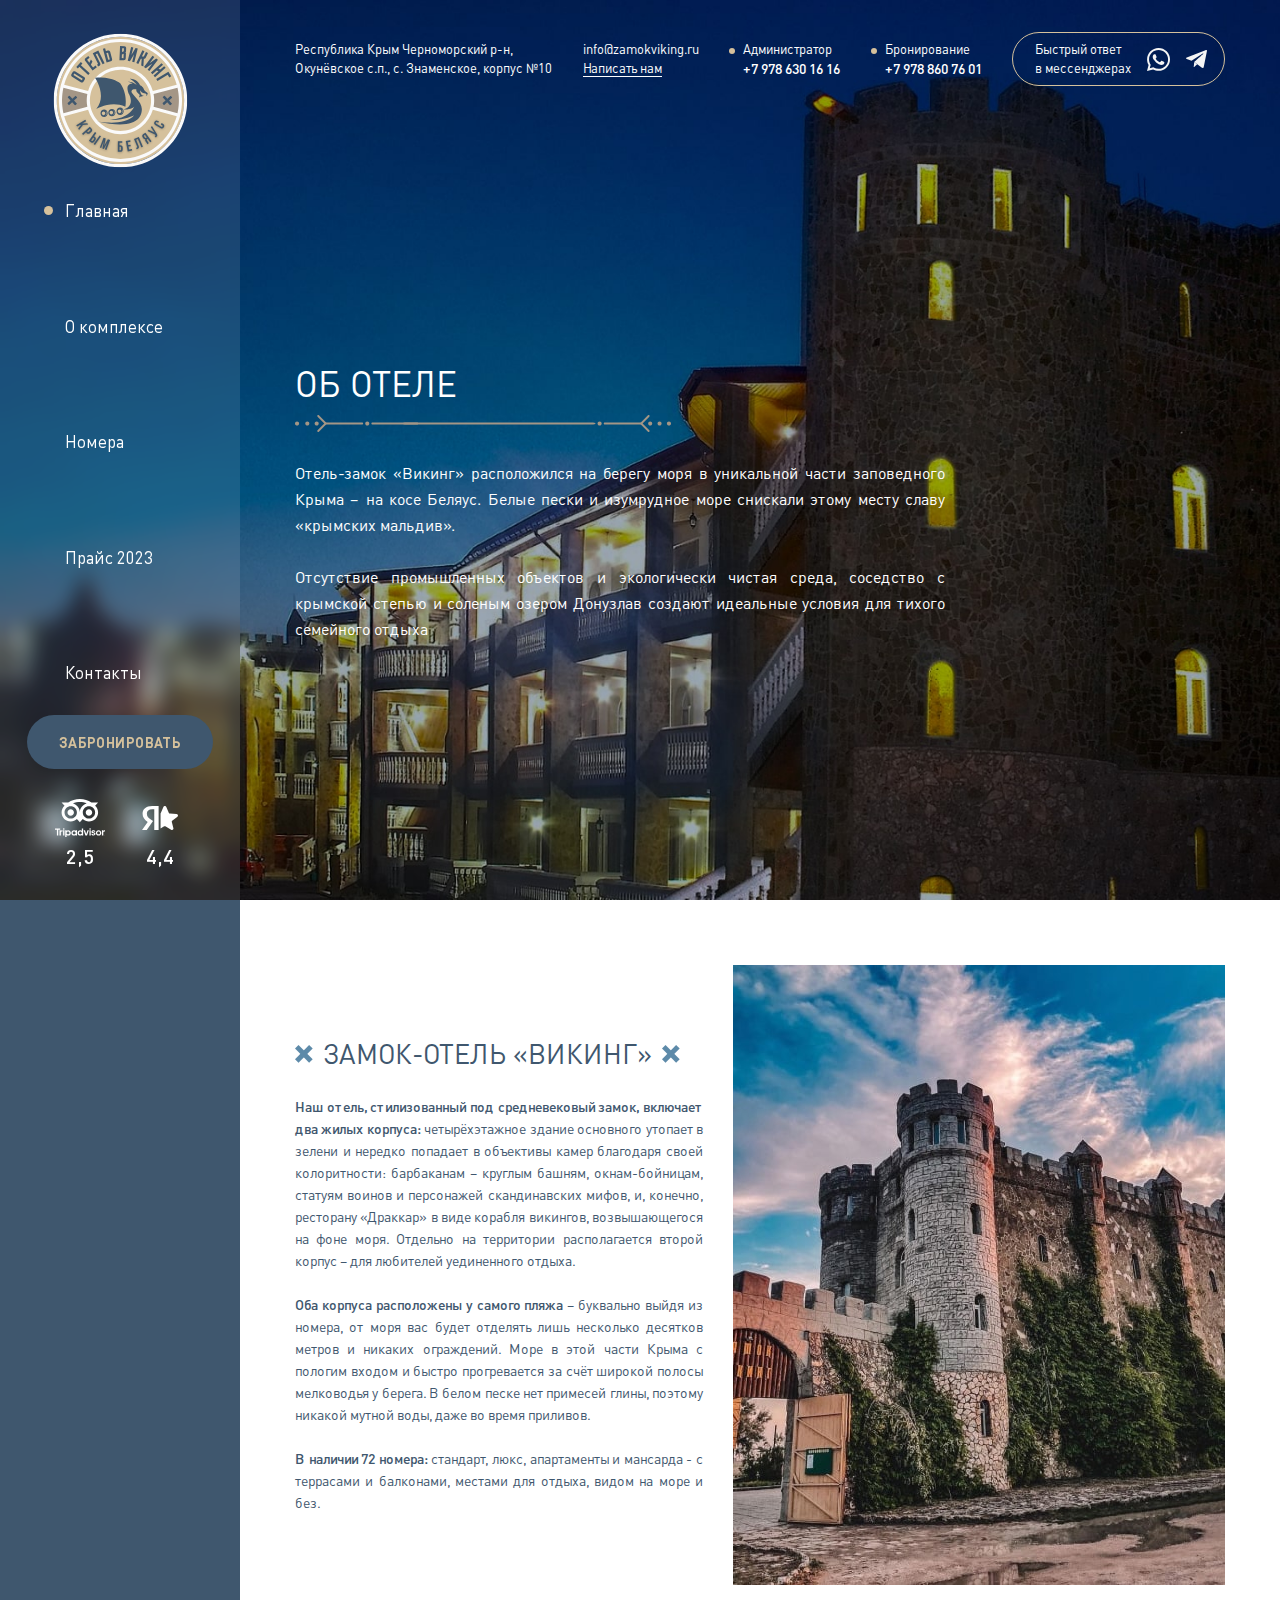
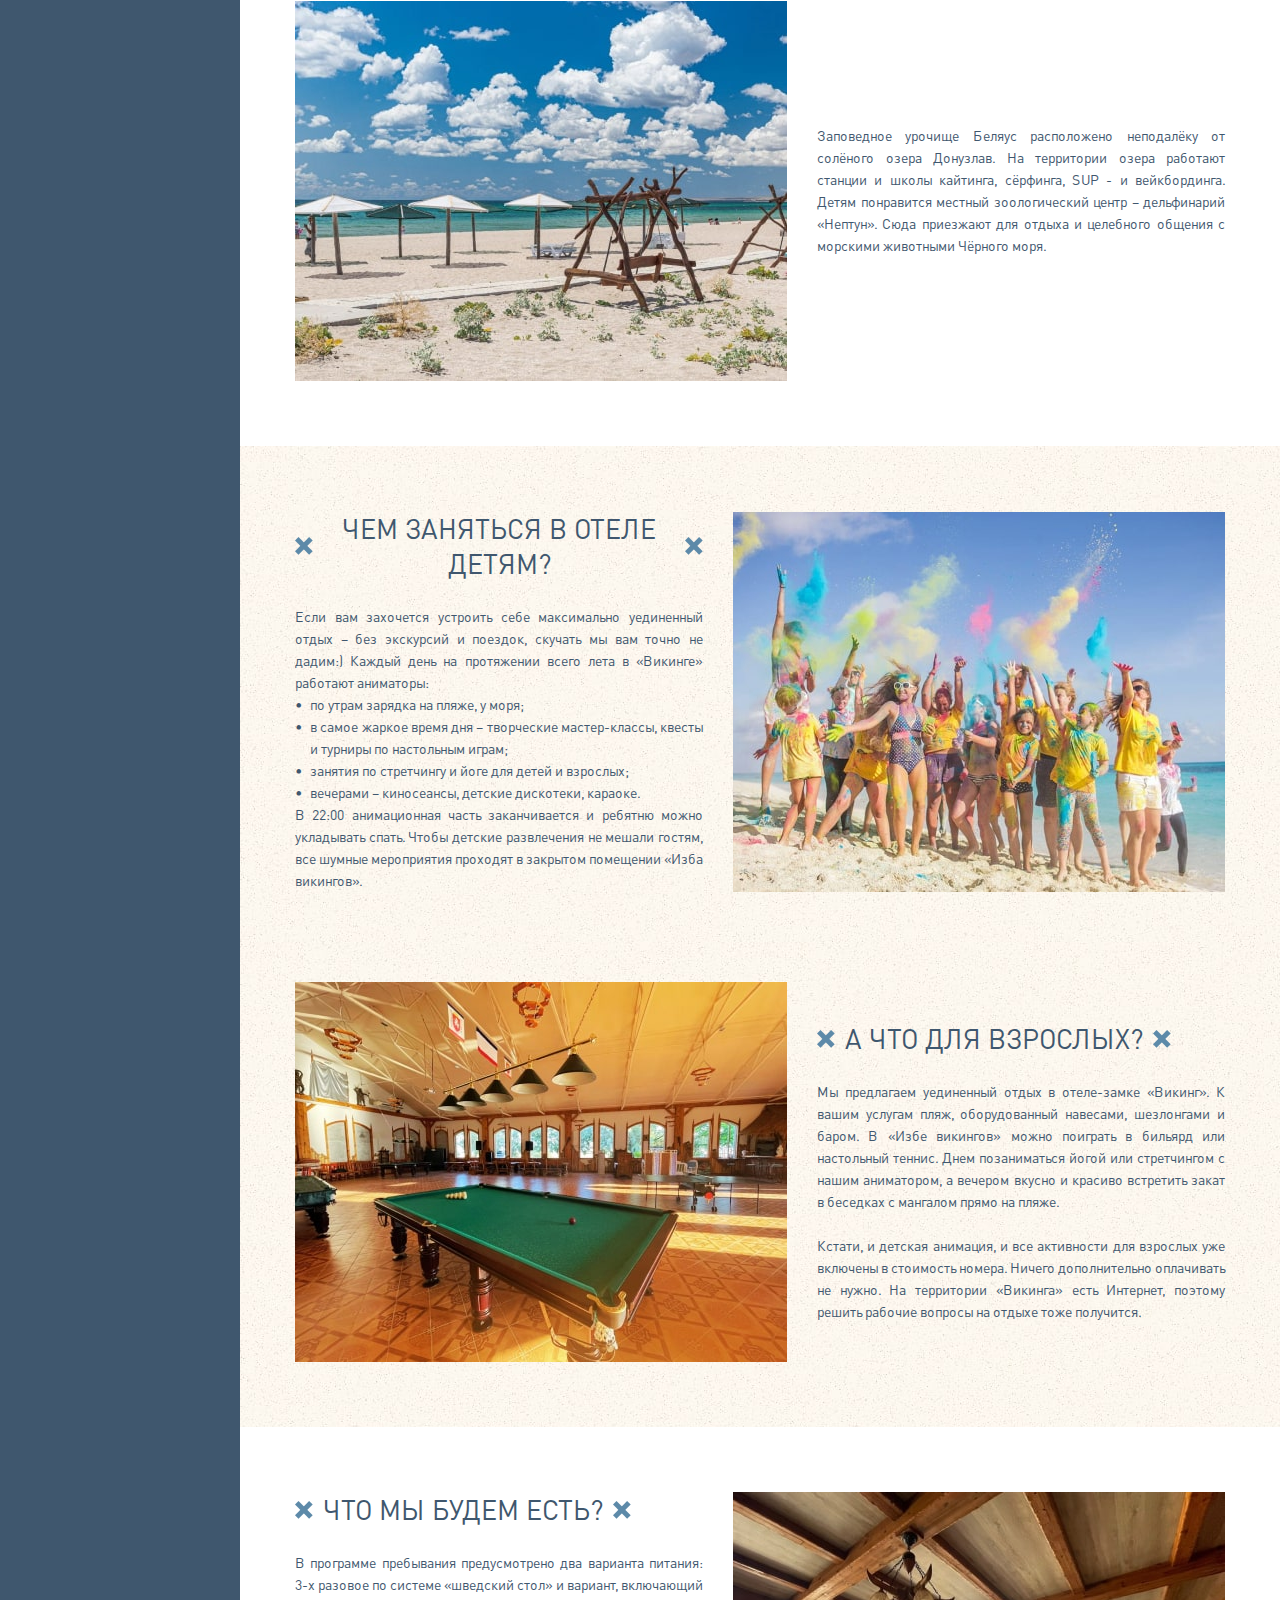
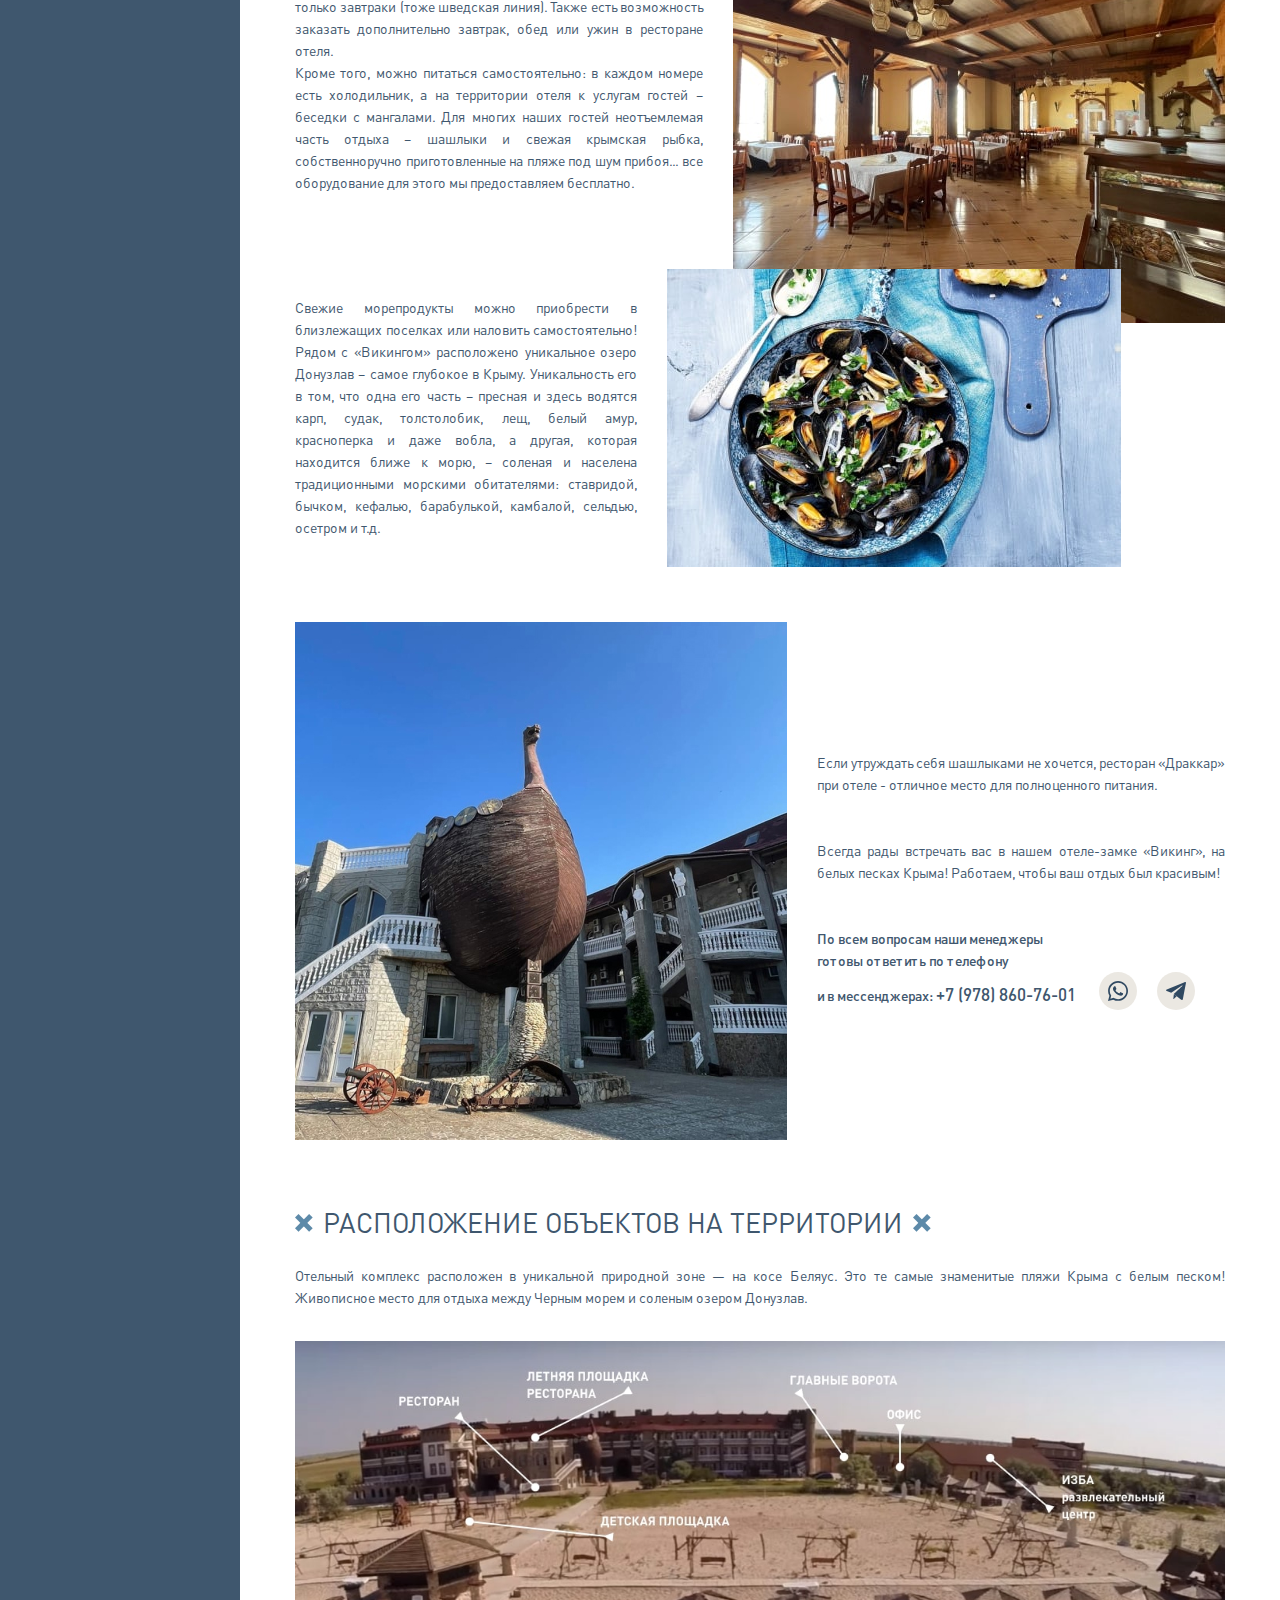
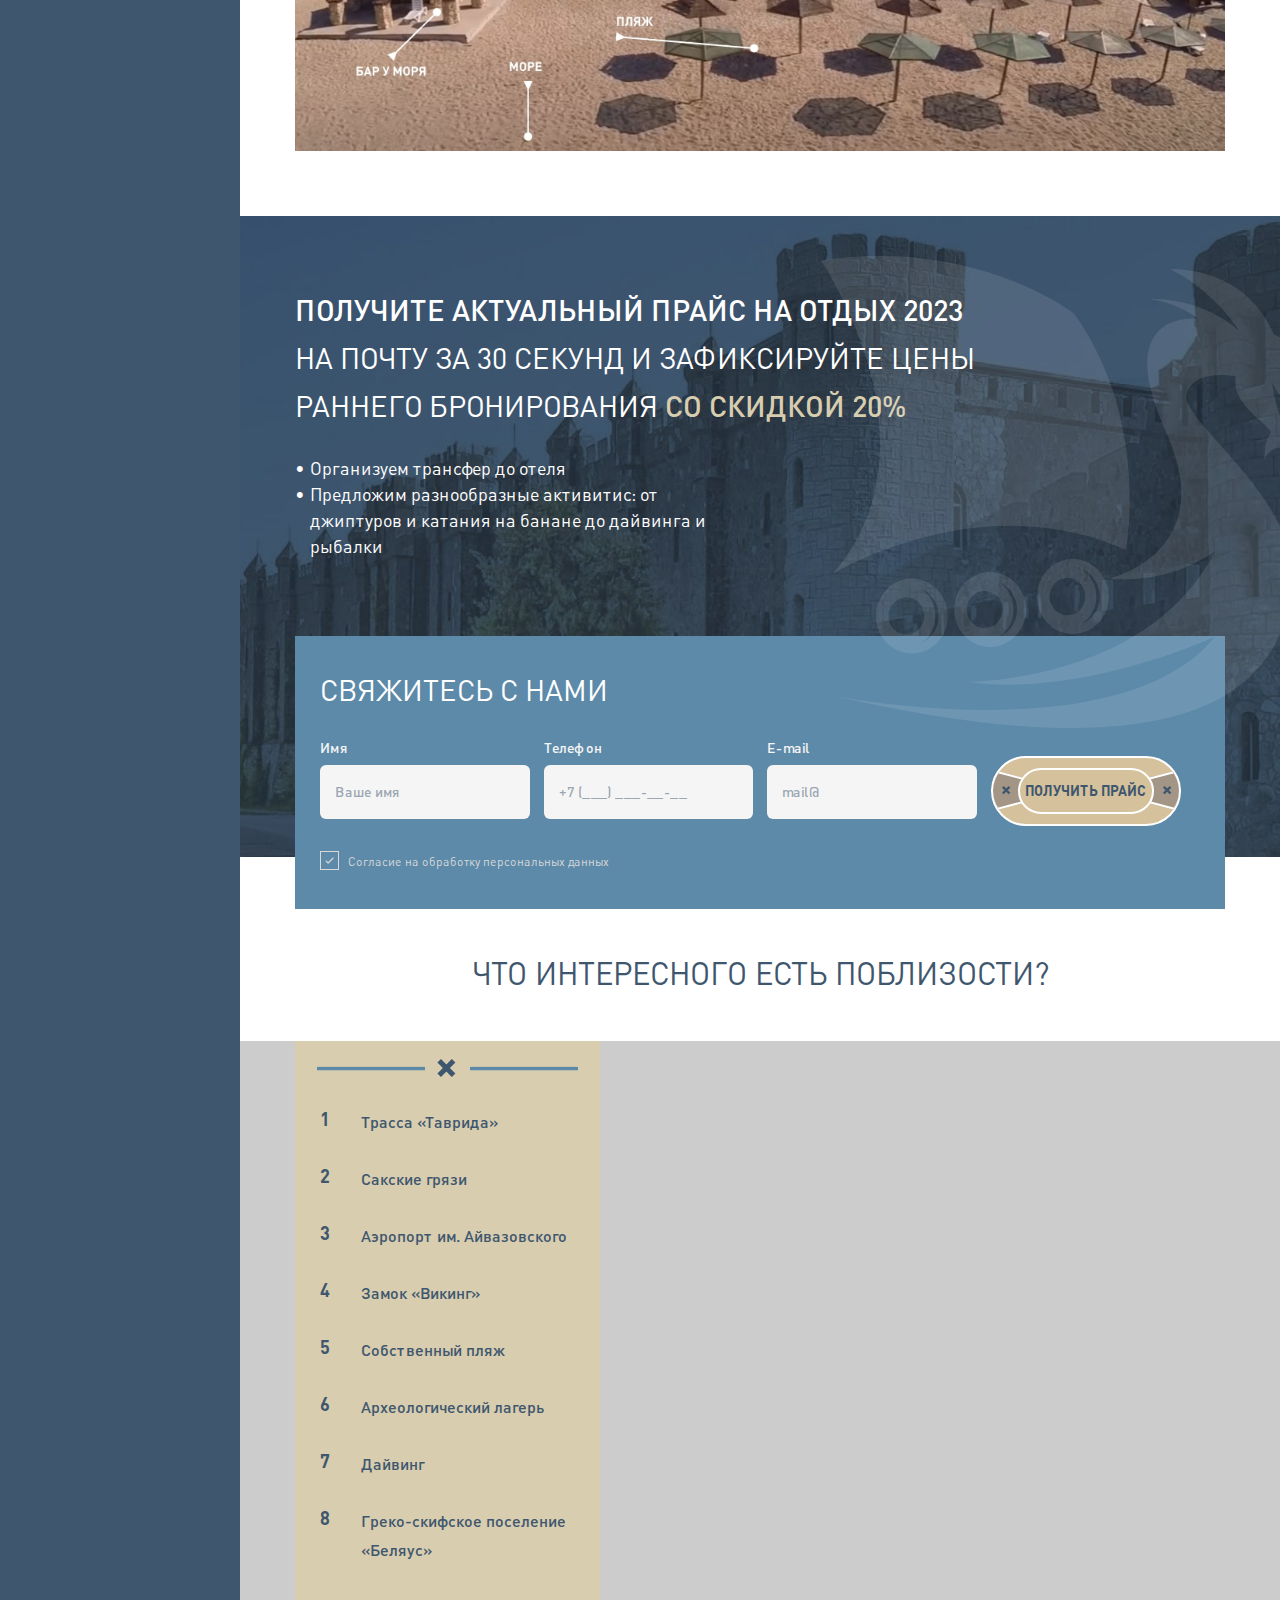
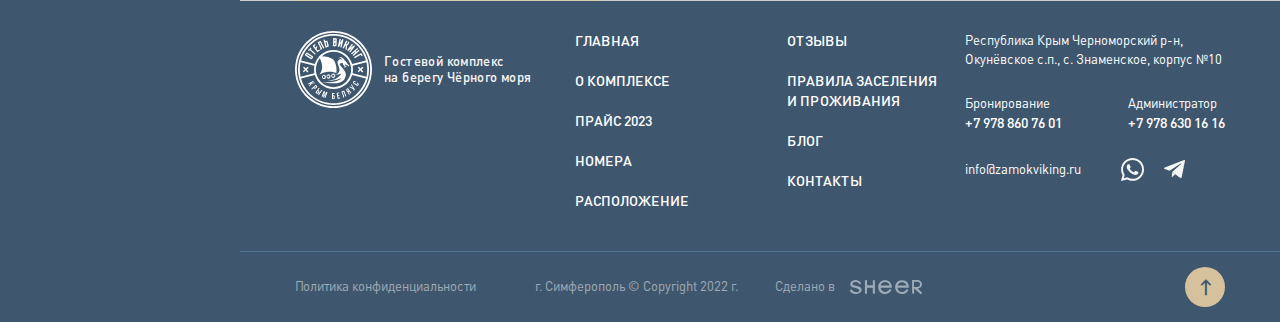
==== about.html @ ac0f4874 "Add files via upload" ====
<!DOCTYPE html>
<!--[if lt IE 7]><html lang="ru" class="lt-ie9 lt-ie8 lt-ie7"><![endif]-->
<!--[if IE 7]><html lang="ru" class="lt-ie9 lt-ie8"><![endif]-->
<!--[if IE 8]><html lang="ru" class="lt-ie9"><![endif]-->
<!--[if gt IE 8]><!-->
<html lang="ru">
<!--<![endif]-->
<head>
	<meta charset="utf-8" />
	<title>Заголовок</title>
	<meta http-equiv="X-UA-Compatible" content="IE=edge" />
	<meta name="viewport" content="width=device-width, initial-scale=1.0" />
	<meta name="format-detection" content="telephone=no" />
	<link rel="shortcut icon" href="favicon.png" />
	<link rel="stylesheet" href="libs/bootstrap/bootstrap-grid.css" />
	<link rel="stylesheet" href="libs/fontawesome-free-5.12.0-web/css/all.min.css" />
	<link rel="stylesheet" href="libs/datetimepicker/bootstrap-datetimepicker.min.css" />
	<link rel="stylesheet" href="libs/bootstrap/glyphicon.css" />
	<link rel="stylesheet" href="libs/fancybox/jquery.fancybox.css" /> 
	<link rel="stylesheet" href="libs/modal-video/modal-video.css" />
	<link rel="stylesheet" href="libs/slick-1.5.9/slick/slick.css" />
	<link rel="stylesheet" href="libs/slick-1.5.9/slick/slick-theme.css" />
	<link rel="stylesheet" href="css/fonts.css" />
	<link rel="stylesheet" href="css/main.css?ver=1.2" />
	<link rel="stylesheet" href="css/media.css?ver=1.2" />
</head>
<body>

	<div class="wrapper">

		<div class="sidebar">
			<div class="sidebar__top">
				<a href="#" class="logo">
					<img src="img/logo.svg" alt="alt">
				</a>
			</div>
			<ul class="menu">
				<li class="active"><a href="#">Главная</a></li>
				<li><a href="#">О комплексе</a></li>
				<li><a href="#">Номера</a></li>
				<li><a href="#">Прайс 2023</a></li>
				<li><a href="#">Контакты</a></li>
			</ul>
			<a href="#" class="btn-main btn-main_block">Забронировать</a>
			<div class="sidebar__bottom">
				<div class="item-rating">
					<div class="item-rating__icon">
						<img src="img/ic_rating1.svg" alt="alt">
					</div>
					<div class="item-rating__value">2,5</div>
				</div>
				<div class="item-rating">
					<div class="item-rating__icon">
						<img src="img/ic_rating2.svg" alt="alt">
					</div>
					<div class="item-rating__value">4,4</div>
				</div>
			</div>
		</div>

		<header class="header default">
			<div class="container">
				<div class="header__wrapper">
					<a href="#" class="logo-main">
						<img src="img/logo2.svg" alt="alt">
						<span>Гостевой комплекс <br>на берегу Чёрного моря</span>
					</a>
					<div class="header__item hidden-mob">Республика Крым Черноморский р-н, <br>Окунёвское с.п., с. Знаменское, корпус №10</div>
					<div class="header__item">
						<a href="#">info@zamokviking.ru</a>
						<br>
						<a href="#" class="link-header">Написать нам</a>
					</div>
					<div class="header__contact">Администратор <br><a href="tel:+79786301616">+7 978 630 16 16</a></div>
					<div class="header__contact">Бронирование <br><a href="tel:+79788607601">+7 978 860 76 01</a></div>
					<div class="socials-block">
						<span>Быстрый ответ <br>в мессенджерах</span>
						<ul>
							<li><a href="#"><img src="img/soc1.svg" alt="alt"></a></li>
							<li><a href="#"><img src="img/soc2.svg" alt="alt"></a></li>
						</ul>
					</div>
					<a href="tel:+79786301616" class="phone-mobile"><i class="fas fa-phone-alt"></i></a>
					<span class='sandwich'>
						<span class='sw-topper'></span>
						<span class='sw-bottom'></span>
						<span class='sw-footer'></span>
					</span>
				</div>
			</div>
			<div class="menu-mobile">
				<ul class="menu">
					<li class="active"><a href="#">Главная</a></li>
					<li><a href="#">О комплексе</a></li>
					<li><a href="#">Номера</a></li>
					<li><a href="#">Прайс 2023</a></li>
					<li><a href="#">Контакты</a></li>
				</ul>
				<div class="header__item">Республика Крым Черноморский р-н, <br>Окунёвское с.п., с. Знаменское, корпус №10</div>
				<div class="header__item">
					<a href="#">info@zamokviking.ru</a>
					<br>
					<a href="#" class="link-header">Написать нам</a>
				</div>
				<div class="mobile-contacts">
					<div class="header__contact">Администратор <br><a href="tel:+79786301616">+7 978 630 16 16</a></div>
					<div class="header__contact">Бронирование <br><a href="tel:+79788607601">+7 978 860 76 01</a></div>
				</div>
				<div class="socials-block">
					<span>Быстрый ответ <br>в мессенджерах</span>
					<ul>
						<li><a href="#"><img src="img/soc1.svg" alt="alt"></a></li>
						<li><a href="#"><img src="img/soc2.svg" alt="alt"></a></li>
					</ul>
				</div>
				<a href="#" class="btn-main btn-main_page">Забронировать</a>
			</div>
		</header>

		<section class="billbord billbord_about">
			<div class="container">
				<div class="content-billbord">
					<div class="wrapper-billbord">
						<div class="billbord-left">
							<h1 class="title-big">ОБ ОТЕЛЕ</h1>
							<div class="descr-medium">
								<p>Отель-замок «Викинг» расположился на берегу моря в уникальной части заповедного Крыма – на косе Беляус. Белые пески и изумрудное море снискали этому месту славу «крымских мальдив».</p>
								<br>
								<p>Отсутствие промышленных объектов и экологически чистая среда, соседство с крымской степью и соленым озером Донузлав создают идеальные условия для тихого семейного отдыха</p>
							</div>
						</div>
					</div>
				</div>
			</div>
		</section>

		<div class="wrapper-page">

			<section class="section-about">
				<div class="container">
					<div class="content-about">
						<div class="text-about">
							<h2 class="title-section"><span>Замок-ОТЕЛЬ «Викинг»</span></h2>
							<p><strong>Наш отель, стилизованный под средневековый замок, включает два жилых корпуса:</strong> четырёхэтажное здание основного утопает в зелени и нередко попадает в объективы камер благодаря своей колоритности: барбаканам – круглым башням, окнам-бойницам, статуям воинов и персонажей скандинавских мифов, и, конечно, ресторану «Драккар» в виде корабля викингов, возвышающегося на фоне моря. Отдельно на территории располагается второй корпус – для любителей уединенного отдыха. </p>
							<br>
							<p><strong>Оба корпуса расположены у самого пляжа</strong> – буквально выйдя из номера, от моря вас будет отделять лишь несколько десятков метров и никаких ограждений. Море в этой части Крыма с пологим входом и быстро прогревается за счёт широкой полосы мелководья у берега. В белом песке нет примесей глины, поэтому никакой мутной воды, даже во время приливов. </p>
							<br>
							<p><strong>В наличии 72 номера:</strong> стандарт, люкс, апартаменты и мансарда - с террасами и балконами, местами для отдыха, видом на море и без.</p>
						</div>
						<div class="image-about">
							<img src="img/about1.jpg" alt="alt">
						</div>
					</div>
					<div class="content-about">
						<div class="text-about">
							<p>Заповедное урочище Беляус расположено неподалёку от солёного озера Донузлав. На территории озера работают станции и школы кайтинга, сёрфинга, SUP - и вейкбординга. Детям понравится местный зоологический центр – дельфинарий «Нептун». Сюда приезжают для отдыха и целебного общения с морскими животными Чёрного моря.</p>
						</div>
						<div class="image-about">
							<img src="img/about2.jpg" alt="alt">
						</div>
					</div>
				</div>
			</section>

			<section class="section-about section-about_entertainment">
				<div class="container">
					<div class="content-about">
						<div class="text-about">
							<h2 class="title-section"><span>Чем заняться в отеле детям?</span></h2>
							<p>Если вам захочется устроить себе максимально уединенный отдых – без экскурсий и поездок, скучать мы вам точно не дадим:) Каждый день на протяжении всего лета в «Викинге» работают аниматоры:</p>
							<ul>
								<li>по утрам зарядка на пляже, у моря;</li>
								<li>в самое жаркое время дня – творческие мастер-классы, квесты и турниры по настольным играм;</li>
								<li>занятия по стретчингу и йоге для детей и взрослых;</li>
								<li>вечерами – киносеансы, детские дискотеки, караоке.</li>
							</ul>
							<p>В 22:00 анимационная часть заканчивается и ребятню можно укладывать спать. Чтобы детские развлечения не мешали гостям, все шумные мероприятия проходят в закрытом помещении «Изба викингов».</p>
						</div>
						<div class="image-about">
							<img src="img/about3.jpg" alt="alt">
						</div>
					</div>
					<div class="content-about">
						<div class="text-about">
							<h2 class="title-section"><span>А что для взрослых?</span></h2>
							<p>Мы предлагаем уединенный отдых в отеле-замке «Викинг». К вашим услугам пляж, оборудованный навесами, шезлонгами и баром. В «Избе викингов» можно поиграть в бильярд или настольный теннис. Днем позаниматься йогой или стретчингом с нашим аниматором, а вечером вкусно и красиво встретить закат в беседках с мангалом прямо на пляже.</p>
							<br>
							<p>Кстати, и детская анимация, и все активности для взрослых уже включены в стоимость номера. Ничего дополнительно оплачивать не нужно. На территории «Викинга» есть Интернет, поэтому решить рабочие вопросы на отдыхе тоже получится.</p>
						</div>
						<div class="image-about">
							<img src="img/about4.jpg" alt="alt">
						</div>
					</div>
				</div>
			</section> 

			<section class="section-about section-about_bottom">
				<div class="container">
					<div class="content-about">
						<div class="text-about">
							<h2 class="title-section"><span>Что мы будем есть?</span></h2>
							<p>В программе пребывания предусмотрено два варианта питания: 3-х разовое по системе «шведский стол» и вариант, включающий только завтраки (тоже шведская линия). Также есть возможность заказать дополнительно завтрак, обед или ужин в ресторане отеля. <br>Кроме того, можно питаться самостоятельно: в каждом номере есть холодильник, а на территории отеля к услугам гостей – беседки с мангалами. Для многих наших гостей неотъемлемая часть отдыха – шашлыки и свежая крымская рыбка, собственноручно приготовленные на пляже под шум прибоя... все оборудование для этого мы предоставляем бесплатно.</p>
						</div>
						<div class="image-about">
							<img src="img/about5.jpg" alt="alt">
						</div>
					</div>
					<div class="content-about">
						<div class="text-about">
							<p>Свежие морепродукты можно приобрести в близлежащих поселках или наловить самостоятельно! Рядом с «Викингом» расположено уникальное озеро Донузлав – самое глубокое в Крыму. Уникальность его в том, что одна его часть – пресная и здесь водятся карп, судак, толстолобик, лещ, белый амур, красноперка и даже вобла, а другая, которая находится ближе к морю, – соленая и населена традиционными морскими обитателями: ставридой, бычком, кефалью, барабулькой, камбалой, сельдью, осетром и т.д. </p>
						</div>
						<div class="image-about">
							<img src="img/about6.jpg" alt="alt">
						</div>
					</div>
					<div class="content-about">
						<div class="text-about">
							<p>Если утруждать себя шашлыками не хочется, ресторан «Драккар» при отеле - отличное место для полноценного питания. </p>
							<br>
							<br>
							<p>Всегда рады встречать вас в нашем отеле-замке «Викинг», на белых песках Крыма! Работаем, чтобы ваш отдых был красивым! </p>
							<br>
							<br>
							<div><strong>По всем вопросам наши менеджеры <br>готовы ответить по телефону <br>и в мессенджерах:</strong> <a href="tel:+79788607601" class="phone-main">+7 (978) 860-76-01</a>
								<ul class="list-social">
									<li><a href="#"><img src="img/soc1.svg" alt="alt"></a></li>
									<li><a href="#"><img src="img/soc2.svg" alt="alt"></a></li>
								</ul>
							</div>
						</div>
						<div class="image-about">
							<img src="img/about7.jpg" alt="alt">
						</div>
					</div>
				</div>
			</section> 

			<section class="section-about section-about_terrain">
				<div class="container">
					<h2 class="title-section"><span>расположение объектов на территории</span></h2>
					<div class="text-about">
						<p>Отельный комплекс расположен в уникальной природной зоне — на косе Беляус. Это те самые знаменитые пляжи Крыма с белым песком! Живописное место для отдыха между Черным морем и соленым озером Донузлав.</p>
					</div>
					<div class="image-terrain">
						<img src="img/image_terrain.jpg" alt="alt">
					</div>
				</div>
			</section>

			<section class="get-price">
				<div class="container">
					<h2 class="title-section"><strong>Получите актуальный прайс на отдых 2023</strong> на почту за 30 секунд и зафиксируйте цены раннего бронирования <b>со скидкой 20%</b></h2>
					<ul class="list-page">
						<li>Организуем трансфер до отеля</li>
						<li>Предложим разнообразные активитис: от джиптуров и катания на банане до дайвинга и рыбалки</li>
					</ul>
					<div class="form-price">
						<div class="image-form">
							<img src="img/image_form1.svg" alt="alt">
						</div>
						<div class="title-section">свяжитесь с нами</div>
						<form>
							<div class="row align-items-end">
								<div class="col-xl-3 col-md-4">
									<div class="title-input">Имя</div>
									<div class="item-form">
										<input type="text" placeholder="Ваше имя" required="required">
									</div>
								</div>
								<div class="col-xl-3 col-md-4">
									<div class="title-input">Телефон</div>
									<div class="item-form">
										<input type="text" placeholder="+7 (___) ___-__-__" class="input-phone" required="required">
									</div>
								</div>
								<div class="col-xl-3 col-md-4">
									<div class="title-input">E-mail</div>
									<div class="item-form">
										<input type="email" placeholder="mail@" required="required">
									</div>
								</div>
								<div class="col-btn">
									<div class="btn-main">
										<span></span>
										<input type="submit" value="получить прайс">
									</div>
								</div>
							</div>
							<div class="checkbox">
								<label>
									<input type="checkbox" required="required" checked="checked" />
									<span>Согласие на обработку персональных данных</span>
								</label>
							</div>
						</form>
					</div>
				</div>
			</section>

			<section class="locations">
				<div class="container">
					<h2 class="title-section">Что интересного есть поблизости?</h2>
				</div>
				<div class="container">
					<div class="locations-block">
						<ul class="list-locations">
							<li>
								<div class="item-location location_1">Трасса «Таврида»</div>
							</li>
							<li>
								<div class="item-location location_2">Сакские грязи</div>
							</li>
							<li>
								<div class="item-location location_3">Аэропорт им. Айвазовского</div>
							</li>
							<li>
								<div class="item-location location_4">Замок «Викинг»</div>
							</li>
							<li>
								<div class="item-location location_5">Собственный пляж</div>
							</li>
							<li>
								<div class="item-location location_6">Археологический лагерь</div>
							</li>
							<li>
								<div class="item-location location_7">Дайвинг</div>
							</li>
							<li>
								<div class="item-location location_8">Греко-скифское поселение «Беляус»</div>
							</li>
						</ul>
					</div>
				</div>
				<div id="map-locations" class="map-main"></div>
			</section>

			<footer class="footer">
				<div class="container">
					<div class="row">
						<div class="col-lg-4">
							<a href="#" class="logo-footer">
								<img src="img/logo2.svg" alt="alt">
								<span>Гостевой комплекс <br>на берегу Чёрного моря</span>
							</a>
						</div>
						<div class="col-lg-5">
							<ul class="menu-footer">
								<li><a href="#">ГЛАВНАЯ</a></li>
								<li><a href="#">О КОМПЛЕКСЕ</a></li>
								<li><a href="#">ПРАЙС 2023</a></li>
								<li><a href="#">НОМЕРА</a></li>
								<li><a href="#">РАСПОЛОЖЕНИЕ</a></li>
								<li><a href="#">ОТЗЫВЫ</a></li>
								<li><a href="#">ПРАВИЛА ЗАСЕЛЕНИЯ <br>И ПРОЖИВАНИЯ</a></li>
								<li><a href="#">БЛОГ</a></li>
								<li><a href="#">КОНТАКТЫ</a></li>
							</ul>
						</div>
						<div class="col-lg-3">
							<div class="footer-contacts">
								<p>Республика Крым Черноморский р-н, <br>Окунёвское с.п., с. Знаменское, корпус №10</p>
								<div class="footer-contacts__flex">
									<div class="footer-contacts__item">
										<p>Бронирование </p>
										<a href="tel:+79788607601">+7 978 860 76 01</a>
									</div>
									<div class="footer-contacts__item">
										<p>Администратор</p>
										<a href="tel:+79786301616">+7 978 630 16 16</a>
									</div>
								</div>
								<div class="footer-contacts__bottom">
									<p><a href="mailto:info@zamokviking.ru">info@zamokviking.ru</a></p>
									<ul class="list-social">
										<li><a href="#"><img src="img/soc1.svg" alt="alt"></a></li>
										<li><a href="#"><img src="img/soc2.svg" alt="alt"></a></li>
									</ul>
								</div>
							</div>
						</div>
					</div>
				</div>
				<div class="footer-bottom">
					<div class="container">
						<div class="row align-items-center">
							<div class="col-lg">
								<a href="#">Политика конфиденциальности </a>
							</div>
							<div class="col-lg">
								<p>г. Симферополь © Copyright  2022 г.</p>
							</div>
							<div class="col-lg">
								<div class="create">Сделано в <a href="#"><img src="img/copy.svg" alt="alt"></a></div>
							</div>
							<div class="col-lg">
								<div class="btn_top"><i class="far fa-long-arrow-up"></i></div>
							</div>
						</div>
					</div>
				</div>
			</footer>

		</div>
		
	</div>

	<!--[if lt IE 9]>
	<script src="libs/html5shiv/es5-shim.min.js"></script>
	<script src="libs/html5shiv/html5shiv.min.js"></script>
	<script src="libs/html5shiv/html5shiv-printshiv.min.js"></script>
	<script src="libs/respond/respond.min.js"></script>
<![endif]-->
<script src="libs/jquery/jquery-1.11.1.min.js"></script>
<script src="libs/jquery-mousewheel/jquery.mousewheel.min.js"></script>
<script src="libs/fancybox/jquery.fancybox.pack.js"></script>
<script src="libs/slick-1.5.9/slick/slick.min.js"></script>
<script src="libs/scroll2id/PageScroll2id.min.js"></script>
<script src="libs/mask/jquery.maskedinput.js"></script>
<script src="libs/bootstrap/bootstrap.min.js"></script>
<script src="libs/datetimepicker/moment-with-locales.js"></script>
<script src="libs/datetimepicker/bootstrap-datetimepicker.min.js"></script>
<script src="libs/modal-video/jquery-modal-video.min.js"></script>
<script src="libs/jQueryFormStyler-master/jquery.formstyler.min.js"></script>
<script src="js/common.js?ver=1.2"></script>
<script src="https://api-maps.yandex.ru/2.1/?lang=ru_RU"></script>
<script>
	$(document).ready(function () {
		ymaps.ready(init);

		function init() {
			var myMap = new ymaps.Map('map-locations', {
				center: [45.381155, 32.894608],
				zoom: 13
			}, {
				searchControlProvider: 'yandex#search'
			}),

			MyIconContentLayout = ymaps.templateLayoutFactory.createClass(
				'<div style="color: #3F576E; font-size: 18px;font-weight: 700; width: 50px; height: 40px; text-aling: center; display: flex; aling-items: center; 	justify-content: center; padding-top: 14px">$[properties.iconContent]</div>'
				),


			myPlacemark_main1 = new ymaps.Placemark([45.381155, 32.894608],{
				
			},  {
				iconLayout: 'default#imageWithContent',
				iconImageHref: 'img/pin_main.svg',
				iconContentLayout: MyIconContentLayout,
				iconImageSize: [100, 113],
				iconImageOffset: [-100, -113],
				balloonOffset: [0, -113],
				hideIconOnBalloonOpen: false,
			});

			myPlacemark1 = new ymaps.Placemark([45.089973, 34.989021],{
				iconContent: "01",
				balloonContent: '<div class="baloon-content">Трасса «Таврида»</div>',
			},  {
				iconLayout: 'default#imageWithContent',
				iconImageHref: 'img/pin_loc.svg',
				iconContentLayout: MyIconContentLayout,
				iconImageSize: [48, 58],
				iconImageOffset: [-24, -58],
				balloonOffset: [0, -58],
				hideIconOnBalloonOpen: false,
			});

			myPlacemark2 = new ymaps.Placemark([45.124431, 33.595418], {
				iconContent: "02",
				balloonContent: '<div class="baloon-content">Сакские грязи</div>',
			}, {
				iconLayout: 'default#imageWithContent',
				iconImageHref: 'img/pin_loc.svg',
				iconContentLayout: MyIconContentLayout,
				iconImageSize: [48, 58],
				iconImageOffset: [-24, -58],
				balloonOffset: [0, -58],
				hideIconOnBalloonOpen: false,
			});

			myPlacemark3 = new ymaps.Placemark([45.036057, 33.980968], {
				iconContent: "03",
				balloonContent: '<div class="baloon-content">Аэропорт им. Айвазовского</div>',
			}, {
				iconLayout: 'default#imageWithContent',
				iconImageHref: 'img/pin_loc.svg',
				iconContentLayout: MyIconContentLayout,
				iconImageSize: [48, 58],
				iconImageOffset: [-24, -58],
				balloonOffset: [0, -58],
				hideIconOnBalloonOpen: false,
			});

			myPlacemark4 = new ymaps.Placemark([45.358149, 32.920524], {
				iconContent: "04",
				balloonContent: '<div class="baloon-content">Замок «Викинг»</div>',
			}, {
				iconLayout: 'default#imageWithContent',
				iconImageHref: 'img/pin_loc.svg',
				iconContentLayout: MyIconContentLayout,
				iconImageSize: [48, 58],
				iconImageOffset: [-24, -58],
				balloonOffset: [0, -58],
				hideIconOnBalloonOpen: false,
			});

			myPlacemark5 = new ymaps.Placemark([45.352987, 32.931641], {
				iconContent: "05",
				balloonContent: '<div class="baloon-content">Собственный пляж</div>',
			}, {
				iconLayout: 'default#imageWithContent',
				iconImageHref: 'img/pin_loc.svg',
				iconContentLayout: MyIconContentLayout,
				iconImageSize: [48, 58],
				iconImageOffset: [-24, -58],
				balloonOffset: [0, -58],
				hideIconOnBalloonOpen: false,
			});

			myPlacemark6 = new ymaps.Placemark([45.367036, 32.863091], {
				iconContent: "06",
				balloonContent: '<div class="baloon-content">Археологический лагерь</div>',
			}, {
				iconLayout: 'default#imageWithContent',
				iconImageHref: 'img/pin_loc.svg',
				iconContentLayout: MyIconContentLayout,
				iconImageSize: [48, 58],
				iconImageOffset: [-24, -58],
				balloonOffset: [0, -58],
				hideIconOnBalloonOpen: false,
			});

			myPlacemark7 = new ymaps.Placemark([45.331253, 32.574364], {
				iconContent: "07",
				balloonContent: '<div class="baloon-content">Дайвинг</div>',
			}, {
				iconLayout: 'default#imageWithContent',
				iconImageHref: 'img/pin_loc.svg',
				iconContentLayout: MyIconContentLayout,
				iconImageSize: [48, 58],
				iconImageOffset: [-24, -58],
				balloonOffset: [0, -58],
				hideIconOnBalloonOpen: false,
			});

			myPlacemark8 = new ymaps.Placemark([45.361855, 32.906006], {
				iconContent: "08",
				balloonContent: '<div class="baloon-content">Греко-скифское поселение «Беляус»</div>',
			}, {
				iconLayout: 'default#imageWithContent',
				iconImageHref: 'img/pin_loc.svg',
				iconContentLayout: MyIconContentLayout,
				iconImageSize: [48, 58],
				iconImageOffset: [-24, -58],
				balloonOffset: [0, -58],
				hideIconOnBalloonOpen: false,
			});

			myMap.controls.remove('searchControl');
			myMap.behaviors.disable('scrollZoom');
			myMap.geoObjects.add(myPlacemark_main1);

			myMap.geoObjects.add(myPlacemark1);
			myMap.geoObjects.add(myPlacemark2);
			myMap.geoObjects.add(myPlacemark3);
			myMap.geoObjects.add(myPlacemark4);
			myMap.geoObjects.add(myPlacemark5);
			myMap.geoObjects.add(myPlacemark6);
			myMap.geoObjects.add(myPlacemark7);
			myMap.geoObjects.add(myPlacemark8);


			$( ".item-location" ).click(function() {
				$(".item-location").removeClass("active");
				$(this).addClass("active");
			});

			$( ".location_1" ).click(function() {
				myPlacemark1.balloon.open();
				myMap.setCenter([45.089973, 34.989021]);
			});

			$( ".location_2" ).click(function() {
				myPlacemark2.balloon.open();
				myMap.setCenter([45.124431, 33.595418]);
			});

			$( ".location_3" ).click(function() {
				myPlacemark3.balloon.open();
				myMap.setCenter([45.036057, 33.980968]);
			});

			$( ".location_4" ).click(function() {
				myPlacemark4.balloon.open();
				myMap.setCenter([45.358149, 32.920524]);
			});

			$( ".location_5" ).click(function() {
				myPlacemark5.balloon.open();
				myMap.setCenter([45.352987, 32.931641]);
			});

			$( ".location_6" ).click(function() {
				myPlacemark6.balloon.open();
				myMap.setCenter([45.367036, 32.863091]);
			});

			$( ".location_7" ).click(function() {
				myPlacemark7.balloon.open();
				myMap.setCenter([45.331253, 32.574364]);
			});

			$( ".location_8" ).click(function() {
				myPlacemark8.balloon.open();
				myMap.setCenter([45.361855, 32.906006]);
			});

		}
	});
</script>
<!-- Yandex.Metrika counter --><!-- /Yandex.Metrika counter -->
<!-- Google Analytics counter --><!-- /Google Analytics counter -->
</body>
</html>
---- libs/bootstrap/glyphicon.css ----
@font-face{font-family:'Glyphicons Halflings';src:url(../fonts/glyphicons-halflings-regular.eot);src:url(../fonts/glyphicons-halflings-regular.eot?#iefix) format('embedded-opentype'),url(../fonts/glyphicons-halflings-regular.woff2) format('woff2'),url(../fonts/glyphicons-halflings-regular.woff) format('woff'),url(../fonts/glyphicons-halflings-regular.ttf) format('truetype'),url(../fonts/glyphicons-halflings-regular.svg#glyphicons_halflingsregular) format('svg')}.glyphicon{position:relative;top:1px;display:inline-block;font-family:'Glyphicons Halflings';font-style:normal;font-weight:400;line-height:1;-webkit-font-smoothing:antialiased;-moz-osx-font-smoothing:grayscale}.glyphicon-asterisk:before{content:"\2a"}.glyphicon-plus:before{content:"\2b"}.glyphicon-eur:before,.glyphicon-euro:before{content:"\20ac"}.glyphicon-minus:before{content:"\2212"}.glyphicon-cloud:before{content:"\2601"}.glyphicon-envelope:before{content:"\2709"}.glyphicon-pencil:before{content:"\270f"}.glyphicon-glass:before{content:"\e001"}.glyphicon-music:before{content:"\e002"}.glyphicon-search:before{content:"\e003"}.glyphicon-heart:before{content:"\e005"}.glyphicon-star:before{content:"\e006"}.glyphicon-star-empty:before{content:"\e007"}.glyphicon-user:before{content:"\e008"}.glyphicon-film:before{content:"\e009"}.glyphicon-th-large:before{content:"\e010"}.glyphicon-th:before{content:"\e011"}.glyphicon-th-list:before{content:"\e012"}.glyphicon-ok:before{content:"\e013"}.glyphicon-remove:before{content:"\e014"}.glyphicon-zoom-in:before{content:"\e015"}.glyphicon-zoom-out:before{content:"\e016"}.glyphicon-off:before{content:"\e017"}.glyphicon-signal:before{content:"\e018"}.glyphicon-cog:before{content:"\e019"}.glyphicon-trash:before{content:"\e020"}.glyphicon-home:before{content:"\e021"}.glyphicon-file:before{content:"\e022"}.glyphicon-time:before{content:"\e023"}.glyphicon-road:before{content:"\e024"}.glyphicon-download-alt:before{content:"\e025"}.glyphicon-download:before{content:"\e026"}.glyphicon-upload:before{content:"\e027"}.glyphicon-inbox:before{content:"\e028"}.glyphicon-play-circle:before{content:"\e029"}.glyphicon-repeat:before{content:"\e030"}.glyphicon-refresh:before{content:"\e031"}.glyphicon-list-alt:before{content:"\e032"}.glyphicon-lock:before{content:"\e033"}.glyphicon-flag:before{content:"\e034"}.glyphicon-headphones:before{content:"\e035"}.glyphicon-volume-off:before{content:"\e036"}.glyphicon-volume-down:before{content:"\e037"}.glyphicon-volume-up:before{content:"\e038"}.glyphicon-qrcode:before{content:"\e039"}.glyphicon-barcode:before{content:"\e040"}.glyphicon-tag:before{content:"\e041"}.glyphicon-tags:before{content:"\e042"}.glyphicon-book:before{content:"\e043"}.glyphicon-bookmark:before{content:"\e044"}.glyphicon-print:before{content:"\e045"}.glyphicon-camera:before{content:"\e046"}.glyphicon-font:before{content:"\e047"}.glyphicon-bold:before{content:"\e048"}.glyphicon-italic:before{content:"\e049"}.glyphicon-text-height:before{content:"\e050"}.glyphicon-text-width:before{content:"\e051"}.glyphicon-align-left:before{content:"\e052"}.glyphicon-align-center:before{content:"\e053"}.glyphicon-align-right:before{content:"\e054"}.glyphicon-align-justify:before{content:"\e055"}.glyphicon-list:before{content:"\e056"}.glyphicon-indent-left:before{content:"\e057"}.glyphicon-indent-right:before{content:"\e058"}.glyphicon-facetime-video:before{content:"\e059"}.glyphicon-picture:before{content:"\e060"}.glyphicon-map-marker:before{content:"\e062"}.glyphicon-adjust:before{content:"\e063"}.glyphicon-tint:before{content:"\e064"}.glyphicon-edit:before{content:"\e065"}.glyphicon-share:before{content:"\e066"}.glyphicon-check:before{content:"\e067"}.glyphicon-move:before{content:"\e068"}.glyphicon-step-backward:before{content:"\e069"}.glyphicon-fast-backward:before{content:"\e070"}.glyphicon-backward:before{content:"\e071"}.glyphicon-play:before{content:"\e072"}.glyphicon-pause:before{content:"\e073"}.glyphicon-stop:before{content:"\e074"}.glyphicon-forward:before{content:"\e075"}.glyphicon-fast-forward:before{content:"\e076"}.glyphicon-step-forward:before{content:"\e077"}.glyphicon-eject:before{content:"\e078"}.glyphicon-chevron-left:before{content:"\e079"}.glyphicon-chevron-right:before{content:"\e080"}.glyphicon-plus-sign:before{content:"\e081"}.glyphicon-minus-sign:before{content:"\e082"}.glyphicon-remove-sign:before{content:"\e083"}.glyphicon-ok-sign:before{content:"\e084"}.glyphicon-question-sign:before{content:"\e085"}.glyphicon-info-sign:before{content:"\e086"}.glyphicon-screenshot:before{content:"\e087"}.glyphicon-remove-circle:before{content:"\e088"}.glyphicon-ok-circle:before{content:"\e089"}.glyphicon-ban-circle:before{content:"\e090"}.glyphicon-arrow-left:before{content:"\e091"}.glyphicon-arrow-right:before{content:"\e092"}.glyphicon-arrow-up:before{content:"\e093"}.glyphicon-arrow-down:before{content:"\e094"}.glyphicon-share-alt:before{content:"\e095"}.glyphicon-resize-full:before{content:"\e096"}.glyphicon-resize-small:before{content:"\e097"}.glyphicon-exclamation-sign:before{content:"\e101"}.glyphicon-gift:before{content:"\e102"}.glyphicon-leaf:before{content:"\e103"}.glyphicon-fire:before{content:"\e104"}.glyphicon-eye-open:before{content:"\e105"}.glyphicon-eye-close:before{content:"\e106"}.glyphicon-warning-sign:before{content:"\e107"}.glyphicon-plane:before{content:"\e108"}.glyphicon-calendar:before{content:"\e109"}.glyphicon-random:before{content:"\e110"}.glyphicon-comment:before{content:"\e111"}.glyphicon-magnet:before{content:"\e112"}.glyphicon-chevron-up:before{content:"\e113"}.glyphicon-chevron-down:before{content:"\e114"}.glyphicon-retweet:before{content:"\e115"}.glyphicon-shopping-cart:before{content:"\e116"}.glyphicon-folder-close:before{content:"\e117"}.glyphicon-folder-open:before{content:"\e118"}.glyphicon-resize-vertical:before{content:"\e119"}.glyphicon-resize-horizontal:before{content:"\e120"}.glyphicon-hdd:before{content:"\e121"}.glyphicon-bullhorn:before{content:"\e122"}.glyphicon-bell:before{content:"\e123"}.glyphicon-certificate:before{content:"\e124"}.glyphicon-thumbs-up:before{content:"\e125"}.glyphicon-thumbs-down:before{content:"\e126"}.glyphicon-hand-right:before{content:"\e127"}.glyphicon-hand-left:before{content:"\e128"}.glyphicon-hand-up:before{content:"\e129"}.glyphicon-hand-down:before{content:"\e130"}.glyphicon-circle-arrow-right:before{content:"\e131"}.glyphicon-circle-arrow-left:before{content:"\e132"}.glyphicon-circle-arrow-up:before{content:"\e133"}.glyphicon-circle-arrow-down:before{content:"\e134"}.glyphicon-globe:before{content:"\e135"}.glyphicon-wrench:before{content:"\e136"}.glyphicon-tasks:before{content:"\e137"}.glyphicon-filter:before{content:"\e138"}.glyphicon-briefcase:before{content:"\e139"}.glyphicon-fullscreen:before{content:"\e140"}.glyphicon-dashboard:before{content:"\e141"}.glyphicon-paperclip:before{content:"\e142"}.glyphicon-heart-empty:before{content:"\e143"}.glyphicon-link:before{content:"\e144"}.glyphicon-phone:before{content:"\e145"}.glyphicon-pushpin:before{content:"\e146"}.glyphicon-usd:before{content:"\e148"}.glyphicon-gbp:before{content:"\e149"}.glyphicon-sort:before{content:"\e150"}.glyphicon-sort-by-alphabet:before{content:"\e151"}.glyphicon-sort-by-alphabet-alt:before{content:"\e152"}.glyphicon-sort-by-order:before{content:"\e153"}.glyphicon-sort-by-order-alt:before{content:"\e154"}.glyphicon-sort-by-attributes:before{content:"\e155"}.glyphicon-sort-by-attributes-alt:before{content:"\e156"}.glyphicon-unchecked:before{content:"\e157"}.glyphicon-expand:before{content:"\e158"}.glyphicon-collapse-down:before{content:"\e159"}.glyphicon-collapse-up:before{content:"\e160"}.glyphicon-log-in:before{content:"\e161"}.glyphicon-flash:before{content:"\e162"}.glyphicon-log-out:before{content:"\e163"}.glyphicon-new-window:before{content:"\e164"}.glyphicon-record:before{content:"\e165"}.glyphicon-save:before{content:"\e166"}.glyphicon-open:before{content:"\e167"}.glyphicon-saved:before{content:"\e168"}.glyphicon-import:before{content:"\e169"}.glyphicon-export:before{content:"\e170"}.glyphicon-send:before{content:"\e171"}.glyphicon-floppy-disk:before{content:"\e172"}.glyphicon-floppy-saved:before{content:"\e173"}.glyphicon-floppy-remove:before{content:"\e174"}.glyphicon-floppy-save:before{content:"\e175"}.glyphicon-floppy-open:before{content:"\e176"}.glyphicon-credit-card:before{content:"\e177"}.glyphicon-transfer:before{content:"\e178"}.glyphicon-cutlery:before{content:"\e179"}.glyphicon-header:before{content:"\e180"}.glyphicon-compressed:before{content:"\e181"}.glyphicon-earphone:before{content:"\e182"}.glyphicon-phone-alt:before{content:"\e183"}.glyphicon-tower:before{content:"\e184"}.glyphicon-stats:before{content:"\e185"}.glyphicon-sd-video:before{content:"\e186"}.glyphicon-hd-video:before{content:"\e187"}.glyphicon-subtitles:before{content:"\e188"}.glyphicon-sound-stereo:before{content:"\e189"}.glyphicon-sound-dolby:before{content:"\e190"}.glyphicon-sound-5-1:before{content:"\e191"}.glyphicon-sound-6-1:before{content:"\e192"}.glyphicon-sound-7-1:before{content:"\e193"}.glyphicon-copyright-mark:before{content:"\e194"}.glyphicon-registration-mark:before{content:"\e195"}.glyphicon-cloud-download:before{content:"\e197"}.glyphicon-cloud-upload:before{content:"\e198"}.glyphicon-tree-conifer:before{content:"\e199"}.glyphicon-tree-deciduous:before{content:"\e200"}.glyphicon-cd:before{content:"\e201"}.glyphicon-save-file:before{content:"\e202"}.glyphicon-open-file:before{content:"\e203"}.glyphicon-level-up:before{content:"\e204"}.glyphicon-copy:before{content:"\e205"}.glyphicon-paste:before{content:"\e206"}.glyphicon-alert:before{content:"\e209"}.glyphicon-equalizer:before{content:"\e210"}.glyphicon-king:before{content:"\e211"}.glyphicon-queen:before{content:"\e212"}.glyphicon-pawn:before{content:"\e213"}.glyphicon-bishop:before{content:"\e214"}.glyphicon-knight:before{content:"\e215"}.glyphicon-baby-formula:before{content:"\e216"}.glyphicon-tent:before{content:"\26fa"}.glyphicon-blackboard:before{content:"\e218"}.glyphicon-bed:before{content:"\e219"}.glyphicon-apple:before{content:"\f8ff"}.glyphicon-erase:before{content:"\e221"}.glyphicon-hourglass:before{content:"\231b"}.glyphicon-lamp:before{content:"\e223"}.glyphicon-duplicate:before{content:"\e224"}.glyphicon-piggy-bank:before{content:"\e225"}.glyphicon-scissors:before{content:"\e226"}.glyphicon-bitcoin:before{content:"\e227"}.glyphicon-btc:before{content:"\e227"}.glyphicon-xbt:before{content:"\e227"}.glyphicon-yen:before{content:"\00a5"}.glyphicon-jpy:before{content:"\00a5"}.glyphicon-ruble:before{content:"\20bd"}.glyphicon-rub:before{content:"\20bd"}.glyphicon-scale:before{content:"\e230"}.glyphicon-ice-lolly:before{content:"\e231"}.glyphicon-ice-lolly-tasted:before{content:"\e232"}.glyphicon-education:before{content:"\e233"}.glyphicon-option-horizontal:before{content:"\e234"}.glyphicon-option-vertical:before{content:"\e235"}.glyphicon-menu-hamburger:before{content:"\e236"}.glyphicon-modal-window:before{content:"\e237"}.glyphicon-oil:before{content:"\e238"}.glyphicon-grain:before{content:"\e239"}.glyphicon-sunglasses:before{content:"\e240"}.glyphicon-text-size:before{content:"\e241"}.glyphicon-text-color:before{content:"\e242"}.glyphicon-text-background:before{content:"\e243"}.glyphicon-object-align-top:before{content:"\e244"}.glyphicon-object-align-bottom:before{content:"\e245"}.glyphicon-object-align-horizontal:before{content:"\e246"}.glyphicon-object-align-left:before{content:"\e247"}.glyphicon-object-align-vertical:before{content:"\e248"}.glyphicon-object-align-right:before{content:"\e249"}.glyphicon-triangle-right:before{content:"\e250"}.glyphicon-triangle-left:before{content:"\e251"}.glyphicon-triangle-bottom:before{content:"\e252"}.glyphicon-triangle-top:before{content:"\e253"}.glyphicon-console:before{content:"\e254"}.glyphicon-superscript:before{content:"\e255"}.glyphicon-subscript:before{content:"\e256"}.glyphicon-menu-left:before{content:"\e257"}.glyphicon-menu-right:before{content:"\e258"}.glyphicon-menu-down:before{content:"\e259"}.glyphicon-menu-up:before{content:"\e260"}
---- libs/modal-video/modal-video.css ----
@keyframes modal-video {
  from {
    opacity: 0;
  }
  to {
    opacity: 1;
  }
}

@keyframes modal-video-inner {
  from {
    transform: translate(0, 100px);
  }
  to {
    transform: translate(0, 0);
  }
}

.modal-video {
  position: fixed;
  top: 0;
  left: 0;
  width: 100%;
  height: 100%;
  background-color: rgba(0, 0, 0, 0.5);
  z-index: 1000000;
  cursor: pointer;
  opacity: 1;
  animation-timing-function: ease-out;
  animation-duration: 0.3s;
  animation-name: modal-video;
  -webkit-transition: opacity 0.3s ease-out;
  -moz-transition: opacity 0.3s ease-out;
  -ms-transition: opacity 0.3s ease-out;
  -o-transition: opacity 0.3s ease-out;
  transition: opacity 0.3s ease-out;
}

.modal-video-close {
  opacity: 0;
}

.modal-video-close .modal-video-movie-wrap {
  -webkit-transform: translate(0, 100px);
  -moz-transform: translate(0, 100px);
  -ms-transform: translate(0, 100px);
  -o-transform: translate(0, 100px);
  transform: translate(0, 100px);
}

.modal-video-body {
  max-width: 960px;
  width: 100%;
  height: 100%;
  margin: 0 auto;
  padding: 0 10px;
  display: flex;
  justify-content: center;
  box-sizing: border-box;
}

.modal-video-inner {
  display: flex;
  justify-content: center;
  align-items: center;
  width: 100%;
  height: 100%;
}

@media (orientation: landscape) {
  .modal-video-inner {
    padding: 10px 60px;
    box-sizing: border-box;
  }
}

.modal-video-movie-wrap {
  width: 100%;
  height: 0;
  position: relative;
  padding-bottom: 56.25%;
  background-color: #333;
  animation-timing-function: ease-out;
  animation-duration: 0.3s;
  animation-name: modal-video-inner;
  -webkit-transform: translate(0, 0);
  -moz-transform: translate(0, 0);
  -ms-transform: translate(0, 0);
  -o-transform: translate(0, 0);
  transform: translate(0, 0);
  -webkit-transition: -webkit-transform 0.3s ease-out;
  -moz-transition: -moz-transform 0.3s ease-out;
  -ms-transition: -ms-transform 0.3s ease-out;
  -o-transition: -o-transform 0.3s ease-out;
  transition: transform 0.3s ease-out;
}

.modal-video-movie-wrap iframe {
  position: absolute;
  top: 0;
  left: 0;
  width: 100%;
  height: 100%;
}

.modal-video-close-btn {
  position: absolute;
  z-index: 2;
  top: -45px;
  right: 0;
  display: inline-block;
  width: 35px;
  height: 35px;
  overflow: hidden;
  border: none;
  background: transparent;
}

@media (orientation: landscape) {
  .modal-video-close-btn {
    top: 0;
    right: -45px;
  }
}

.modal-video-close-btn:before {
  transform: rotate(45deg);
}

.modal-video-close-btn:after {
  transform: rotate(-45deg);
}

.modal-video-close-btn:before, .modal-video-close-btn:after {
  content: '';
  position: absolute;
  height: 2px;
  width: 100%;
  top: 50%;
  left: 0;
  margin-top: -1px;
  background: #fff;
  border-radius: 5px;
  margin-top: -6px;
}
---- css/fonts.css ----
@font-face {
	font-family: 'DINPro';
	src: url('../fonts/DINPro.eot');
	src: url('../fonts/DINPro.eot?#iefix') format('embedded-opentype'),
	url('../fonts/DINPro.woff') format('woff'),
	url('../fonts/DINPro.ttf') format('truetype');
	font-weight: normal;
	font-style: normal;
}
@font-face {
	font-family: 'DINPro';
	src: url('../fonts/DINPro-Medium.eot');
	src: url('../fonts/DINPro-Medium.eot?#iefix') format('embedded-opentype'),
	url('../fonts/DINPro-Medium.woff') format('woff'),
	url('../fonts/DINPro-Medium.ttf') format('truetype');
	font-weight: 500;
	font-style: normal;
}
@font-face {
	font-family: 'DINPro';
	src: url('../fonts/DINPro-Bold.eot');
	src: url('../fonts/DINPro-Bold.eot?#iefix') format('embedded-opentype'),
	url('../fonts/DINPro-Bold.woff') format('woff'),
	url('../fonts/DINPro-Bold.ttf') format('truetype');
	font-weight: 700;
	font-style: normal;
}
---- css/main.css ----
*::-webkit-input-placeholder {
	color: rgba(63, 87, 110, 0.5);
	opacity: 1;
}
*:-moz-placeholder {
	color: rgba(63, 87, 110, 0.5);
	opacity: 1;
}
*::-moz-placeholder {
	color: rgba(63, 87, 110, 0.5);
	opacity: 1;
}
*:-ms-input-placeholder {
	color: rgba(63, 87, 110, 0.5);
	opacity: 1;
}

body input:focus:required:invalid,
body textarea:focus:required:invalid {
	
}
body input:required:valid,
body textarea:required:valid {
	
}
body {
	font-family: 'DINPro';
	font-size: 16px;
	line-height: 22px;
	color: #3F576E;
	overflow-x: hidden;
	margin: 0;
	background-color: #fff;
}
button {
	cursor: pointer;
}
button, input, optgroup, select, textarea {
	font-family: inherit;
}
input {
	-webkit-appearance: none;
	-moz-appearance: none;
	appearance: none;
}
button,
textarea,
input.text,
input[type="text"],
input[type="button"],
input[type="submit"] {
	-webkit-appearance: none;
}
a, button, input, img {
	transition: all 0.3s;
}
h1,h2,h3,h4,h5,h6 {
	padding: 0;
	margin: 0;
	font-weight: normal;
}
.wrapper {
	overflow: hidden;
}
a {
	text-decoration: none;
	outline: none;
}
* {
	outline: none !important;
}
ul {
	padding: 0;
	margin: 0;
}
ul li {
	list-style-type: none;
	outline: none;
}
img {
	outline: none;
	display: block;
}
p {
	padding: 0;
	margin: 0;
}
form {
	margin: 0;
}

.billbord {
	color: #fff;
	background-image: url(../img/billbord1.jpg);
	background-repeat: no-repeat;
	background-position: center;
	background-size: cover;
}
.content-billbord {
	padding-top: 100px;
	min-height: 760px;
	height: 100vh;
	display: flex;
	flex-direction: column;
	align-items: flex-start;
	justify-content: center;
}
.title-big {
	font-size: 48px;
	line-height: 67px;
	padding-bottom: 40px;
	text-transform: uppercase;
}
.descr-big {
	font-size: 24px;
	line-height: 34px;
}
.btn-main {
	padding: 0 50px;
	font-size: 14px;
	line-height: 17px;
	font-weight: 700;
	letter-spacing: 0.03em;
	text-transform: uppercase;
	color: #3F576E;
	background: #D5C19C;
	border: 2px solid #FFFFFF;
	border-radius: 40px;
	height: 70px;
	display: inline-flex;
	align-items: center;
	justify-content: center;
	text-align: center;
	font-family: 'DINPro';
	position: relative;
	z-index: 1;
	transition: all 0.3s;
	cursor: pointer;
	overflow: hidden;
}
.btn-main::after,
.btn-main::before {
	position: absolute;
	display: block;
	content: " ";
	width: 38px;
	height: 39px;
	top: 0;
	left: -2px;
	bottom: 0;
	margin: auto;
	z-index: -1;
	background-image: url(../img/btn_before.svg);
	background-repeat: no-repeat;
	background-position: center;
	background-size: cover;
}
.btn-main::after {
	right: -2px;
	left: auto;
	z-index: -2;
	background-image: url(../img/btn_after.svg);
}
.btn-main span {
	position: absolute;
	top: 10px;
	bottom: 10px;
	left: 25px;
	right: 25px;
	background: #D5C19C;
	border: 2px solid #FFFFFF;
	border-radius: 40px;
	z-index: -1;
	transition: all 0.3s;
}
.btn-main:hover span {
	top: -1px;
	bottom: -1px;
	left: -1px;
	right: -1px;
}
.billbord .descr-big {
	max-width: 646px;
	margin-bottom: 130px;
}
.wrapper-billbord {
	display: flex;
}
.btn-video {
	width: 177px;
	height: 177px;
	flex: none;
	border: 2.10714px solid #D9D9D9;
	display: flex;
	align-items: center;
	justify-content: center;
	border-radius: 50%;
	position: relative;
	cursor: pointer;
	z-index: 1;
}
.btn-video::after {
	position: absolute;
	display: block;
	content: " ";
	top: 35px;
	bottom: 35px;
	left: 35px;
	right: 35px;
	background-color: #D6C19C;
	background-image: url(../img/play.svg);
	background-repeat: no-repeat;
	background-position: center;
	border-radius: 50%;
}
.btn-video::before {
	position: absolute;
	display: block;
	content: " ";
	width: 100%;
	height: 100%;
	top: 0;
	left: 0;
	background-image: url(../img/text_video.svg);
	background-repeat: no-repeat;
	background-position: center;
	animation: 10s linear 0s normal none infinite circ;
	-webkit-animation: 10s linear 0s normal none infinite circ;
}
@keyframes circ {
	0% {
		transform: rotate(0deg);
	}
	100% {
		transform: rotate(360deg);
	}
}
@-webkit-keyframes circ {
	0% {
		transform: rotate(0deg);
	}
	100% {
		transform: rotate(360deg);
	}
}
.wrapper-page {
	padding-left: 240px;
	position: relative;
}
.wrapper-page::before {
	position: absolute;
	display: block;
	content: " ";
	top: 0;
	left: 0;
	width: 240px;
	height: 100%;
	background: #3F576E;
}

.sidebar {
	padding-top: 8px;
	padding-bottom: 30px;
	position: fixed;
	top: 0;
	left: 0;
	width: 240px;
	height: 100vh;
	background: rgba(255, 255, 255, 0.1);
	backdrop-filter: blur(10px);
	display: flex;
	flex-direction: column;
	align-items: flex-start;
	justify-content: space-between;
	overflow: auto;
	z-index: 1000;
}
.sidebar::-webkit-scrollbar {
	-webkit-appearance: none;
}
.sidebar::-webkit-scrollbar:vertical {
	width: 3px;
}
.sidebar::-webkit-scrollbar:horizontal {
	height: 3px;
}
.sidebar::-webkit-scrollbar-thumb {
	background-color: #A49686;
	border-radius: 10px;
}
.sidebar::-webkit-scrollbar-track {
	border-radius: 10px;
	background-color: #D5C19C;
}
.logo {
	display: inline-block;
}
.logo img {
	max-width: 100%;
	height: auto;
}
.sidebar__bottom {
	width: 100%;
	padding: 0 55px;
	display: flex;
	justify-content: space-between;
}
.item-rating {
	font-size: 20px;
	line-height: 28px;
	font-weight: 500;
	color: #fff;
	text-align: center;
}
.item-rating__icon {
	width: 50px;
	height: 38px;
	margin-bottom: 5px;
	display: flex;
	align-items: center;
	justify-content: center;
}
.menu {
	padding-left: 65px;
	min-height: 300px;
	max-height: 450px;
	flex: 1;
	display: flex;
	flex-direction: column;
	align-items: flex-start;
	justify-content: space-between;	
}
.menu a {
	font-size: 20px;
	line-height: 28px;
	color: #fff;
	display: inline-block;
	position: relative;
}
.menu a::before {
	position: absolute;
	display: block;
	content: " ";
	width: 9px;
	height: 9px;
	margin-right: 12px;
	top: 8px;
	right: 100%;
	background: #D6C19C;
	border-radius: 50%;
	opacity: 0;
	transition: all 0.3s;
}
.menu .active a::before,
.menu a:hover::before {
	opacity: 1;
}
.sidebar__top {
	text-align: center;
	width: 100%;
}
.btn-main_block::before,
.btn-main_block::after {
	display: none;
}
.btn-main_block {
	padding: 0 32px;
	height: 54px;
	background: #3F576E;
	border: none;
	color: #D5C19C;
}
.btn-main_block:hover {
	background-color: #27445f;
}
.sidebar .btn-main {
	margin: 40px auto;
	flex: none;
}

.header {
	padding-top: 32px;
	color: #fff;
	font-size: 14px;
	line-height: 20px;
	position: absolute;
	top: 0;
	left: 0;
	width: 100%;
}
.header__wrapper {
	display: flex;
	align-items: center;
	justify-content: space-between;
}
.header__item a,
.header__contact a {
	color: #fff;
} 
.link-header {
	border-bottom: 1px solid #fff;
}
.link-header:hover {
	border-color: transparent;
}
.header__contact a {
	font-size: 16px;
	font-weight: 500;
}
.header__contact {
	padding-left: 14px;
	position: relative;
}
.header__contact::before {
	position: absolute;
	display: block;
	content: " ";
	width: 6px;
	height: 6px;
	top: 8px;
	left: 0;
	background: #D6C19C;
	border-radius: 50%;
	transition: all 0.3s;
}
.socials-block {
	padding: 7px 30px;
	padding-right: 21px;
	border: 1px solid #D5C19C;
	border-radius: 30px;
	display: flex;
	align-items: center;
}
.socials-block ul {
	display: flex;
	align-items: center;
}
.socials-block ul li {
	margin-left: 16px;
}

.booking {
	padding-top: 45px;
	padding-bottom: 45px;
	background: #5D8AA9;
}
.title-section {
	font-size: 36px;
	line-height: 50px;
	margin-bottom: 5px;
	text-transform: uppercase;
	text-align: center;
}
.booking .descr-big {
	text-align: center;
}
.item-form {
	position: relative;
}
.item-form .jq-selectbox__select-text,
.item-form input,
.item-form textarea {
	height: 54px;
	padding: 0 24px;
	border: none;
	background: #F5F5F5;
	border-radius: 6px;
	width: 100%;
	color: rgba(63, 87, 110, 0.5);
	font-weight: 500;
	font-size: 14px;
	line-height: 19px;
	letter-spacing: 0.03em;
	font-family: 'DINPro';
}
.item-form textarea {
	height: 70px;
	resize: none;
	padding-top: 10px;
}
.title-input {
	font-weight: 500;
	font-size: 14px;
	line-height: 17px;
	margin-bottom: 9px;
	letter-spacing: 0.03em;
	color: #F5F5F5;
}
.icon-input {
	height: 54px;
	width: 54px;
	display: flex;
	align-items: center;
	justify-content: center;
	position: absolute;
	top: 0;
	right: 0;
	z-index: 101;
	pointer-events: none;
	font-weight: 500;
	font-size: 14px;
	line-height: 19px;
	letter-spacing: 0.03em;
	font-family: 'DINPro';
}
.item-form .jqselect {
	width: 100%;
	display: block;
}
.item-form .jq-selectbox__select-text {
	display: flex;
	align-items: center;
	cursor: pointer;
}
.jq-selectbox__dropdown {
	width: 100%;
	background: #F5F5F5;
	color: rgba(63, 87, 110, 0.5);	
}
.jq-selectbox__dropdown li {
	padding: 15px 24px;
	cursor: pointer;
}
.btn-main input {
	position: absolute;
	top: 0;
	left: 0;
	width: 100%;
	height: 100%;
	background-color: transparent;
	border: none;
	font-size: inherit;
	color: inherit;
	font-weight: inherit;
	font-family: inherit;
	cursor: pointer;
	text-transform: inherit;
}
.col-btn {
	padding: 0 15px;
}
.col-btn .btn-main {
	width: 230px;
	padding: 0 10px;
	display: flex;
}
.btn-main_page::before,
.btn-main_page::after {
	display: none;
}
.btn-main_page {
	padding: 0 32px;
	height: 54px;
	border: none;
}
.btn-main_page:hover {
	background: #e4cea6;
}
.booking-block {
	padding: 30px 40px;
	padding-bottom: 49px;
	background: #6A94B1;
	border-radius: 21px;
}
.booking .descr-big,
.booking .title-section {
	color: #FFFFFF;
}
.booking .descr-big {
	padding-bottom: 44px;
	padding-top: 5px;
}

.gallery {
	padding-top: 75px;
	padding-bottom: 65px;
	background-image: url(../img/bg_section1.jpg);
	background-repeat: no-repeat;
	background-position: center;
	background-size: cover;
}
.item-gallery {
	width: 1100px;
	margin-right: 90px;
	color: #3F576E;
	display: flex;
	align-items: center;
}
.item-gallery__image {
	width: 579px;
	height: 407px;
	margin: 40px;
	margin-left: 0;
	flex: none;
	position: relative;
	z-index: 1;
}
.item-gallery__image::before {
	position: absolute;
	display: block;
	content: " ";
	top: -40px;
	right: -40px;
	bottom: -40px;
	left: 0;
	z-index: -1;
	background: #6A94B1;
}
.item-gallery__image img {
	width: 100%;
	height: 100%;
	object-fit: cover;
	font-family: 'object-fit: cover;';
}
.item-gallery__content {
	margin-left: 80px;
	flex: 1;
}
.item-gallery__icon {
	width: 45px;
	height: 45px;
	margin-bottom: 40px;
	display: flex;
	align-items: center;
	justify-content: center;
}
.item-gallery__icon img {
	max-width: 100%;
	max-height: 100%;
}
.title-block {
	font-size: 28px;
	line-height: 40px;
	padding-bottom: 55px;
	margin-bottom: 38px;
	text-transform: uppercase;
	font-weight: 500;
	display: block;
	position: relative;
	background-image: url(../img/line1.svg);
	background-repeat: no-repeat;
	background-position: center bottom;
	background-size: 100% auto;
}
.slider-gallery {
	margin-right: calc((100vw - 1440px) / 2* -1);
	padding-bottom: 70px;	
}
.slick-dots {
	bottom: 0;
	left: 0;
	width: 100%;
}
.slick-dots li {
	width: 30px;
	height: 30px;
	position: relative;
}
.slick-dots li button {
	width: 30px;
	height: 30px;
	border: 2px solid #A49686;
	border-radius: 50%;
	padding: 0;
	background-color: transparent !important;
	position: relative;
}
.slick-dots li button::after,
.slick-dots li button::before {
	position: absolute;
	display: block;
	content: " ";
	width: 10px;
	height: 2px;
	border-radius: 4px;
	top: 0;
	bottom: 0;
	margin: auto;
	left: -2px;
	background: #417294;
	opacity: 0;
	transition: all 0.3s;
}
.slick-dots li button::after {
	right: -2px;
	left: auto;
}
.slick-dots li::before {
	position: absolute;
	display: block;
	content: " ";
	width: 6px;
	height: 6px;
	background: #A49686;
	top: 0;
	left: 0;
	bottom: 0;
	right: 0;
	margin: auto;
	border-radius: 50%;
	transition: all 0.3s;
}
.slick-dots li:hover::before,
.slick-dots li.slick-active::before {
	background: #417294;	
}
.slick-dots li button:hover::after,
.slick-dots li button:hover::before,
.slick-dots li.slick-active button::after,
.slick-dots li.slick-active button::before {
	opacity: 1;
}
.slick-dots li button:hover,
.slick-dots li button:hover,
.slick-dots li.slick-active button,
.slick-dots li.slick-active button {
	border-color: #417294;
}
.slider-gallery .slick-dots {
	max-width: 600px;
}
.slick-arrow {
	color: #3F576E !important;
	font-size: 25px;
	top: 50%;
	width: 30px;
	height: 30px;
	display: flex;
	align-items: center;
	justify-content: center;
	transition: all 0.3s;
}
.slick-arrow:hover {
	color: #A49686 !important;
}
.slick-prev {
	left: 0;
}
.slick-next {
	right: 0;
}
.slick-arrow::before {
	display: none;
}
.slider-gallery .slick-arrow {
	bottom: 0;
	top: auto;
	transform: none;
	left: 0;
}
.slider-gallery .slick-next {
	left: 600px;
}

.about {
	padding-top: 72px;
	padding-bottom: 60px;
}
.title-section span {
	display: flex;
	align-items: center;
	justify-content: center;
}
.title-section span::after,
.title-section span::before {
	position: relative;
	display: inline-block;
	content: "  ";
	width: 18px;
	height: 18px;
	background-image: url(../img/ic_title.svg);
	background-repeat: no-repeat;
	background-position: center;
	background-size: cover;
	flex: none;
}
.title-section span::before {
	margin-right: 10px;
}
.title-section span::after {
	margin-left: 10px;
}
.descr-section {
	font-size: 20px;
	line-height: 28px;
	padding-bottom: 34px;
	color: #A49686;
	text-align: center;
}
.tabs {
	margin: 0 -15px;
	display: flex;
	align-items: center;
	justify-content: space-between;
}
.tabs li {
	padding: 0 15px;
	flex-grow: 1;
}
.tabs a {
	font-size: 18px;
	line-height: 25px;
	height: 49px;
	padding: 0 10px;
	text-transform: uppercase;
	color: #fff;
	font-weight: 500;
	background: #A49582;
	border-radius: 10px;
	display: flex;
	align-items: center;
	justify-content: center;
}
.tabs a:hover,
.tabs .active a {
	background: #D8CDAF;
}
.text-page {
	text-align: justify;
	padding-top: 30px;
}
.text-page p {
	margin-bottom: 15px;
}
.text-page strong {
	font-weight: 500;
}
.text-page ul {
	margin-bottom: 15px;
}
.text-page ul li {
	padding-left: 15px;
	position: relative;
}
.text-page ul li::before {
	content: "•";
	top: 0px;
	left: 0px;
	position: absolute;
}
.slide-photo {
	height: 250px;
	margin-bottom: 22px;
	display: block;
}
.slide-photo img {
	width: 100%;
	height: 100%;
	object-fit: cover;
	font-family: 'object-fit: cover;';
}
.slider-photos {
	margin-top: 10px;
}
.slider-photos .slick-arrow {
	background: #FDF8F0;
	width: 24px;
	height: 24px;
	font-size: 14px;
	border-radius: 50%;
}
.slider-photos .slick-arrow:hover {
	background: #3F576E;
	color: #fff !important;
}
.slider-photos .slick-prev {
	left: 7px;
}
.slider-photos .slick-next {
	right: 7px;
}
.title-text {
	font-size: 26px;
	line-height: 36px;
	padding-bottom: 7px;
}
.tab-pane {
	display: none;
}
.tab-pane:first-child {
	display: block;
}

.rooms {
	padding-top: 42px;
	background-image: url(../img/bg_rooms.jpg);
	background-repeat: no-repeat;
	background-position: center;
	background-size: cover;
}
.item-room {
	color: #A49686;
	border-top: 1px solid #A49686;
	transition: all 0.3s;
	display: block;
	position: relative;
	z-index: 1;
}
.item-room:hover {
	color: #fff;
}
.item-room:hover .item-room__image {
	opacity: 1;
}
.item-room:hover .title-room {
	color: #fff;
}
.item-room:hover .arrow-link {
	display: none;
}
.item-room:hover .item-room__value {
	display: block;
}
.item-room__value span,
.item-room:hover .item-room__price span {
	display: block;
	margin: 0;
	margin-left: 0 !important;
}
.item-room:hover .item-room__price {
	margin: 0;
}
.item-room:hover .item-room__left {
	width: initial;
}
.item-room__value {
	display: none;
}
.item-room__image {
	position: absolute;
	top: 0;
	left: 0;
	width: 100%;
	height: 100%;
	z-index: -1;
	opacity: 0;
	transition: all 0.3s;
}
.item-room__image::after {
	position: absolute;
	display: block;
	content: " ";
	width: 100%;
	height: 100%;
	top: 0;
	left: 0;
	background: rgba(63, 87, 110, 0.6);
}
.item-room__image img {
	width: 100%;
	height: 100%;
	object-fit: cover;
	font-family: 'object-fit: cover;';
}
.item-room .container {
	display: block;
}
.item-room__wrapper {
	height: 250px;
	display: flex;
	align-items: center;
	justify-content: space-between;
}
.item-room__left {
	width: 340px;
}
.title-room {
	font-size: 32px;
	line-height: 45px;
	margin-bottom: 20px;
	text-transform: uppercase;
	color: #3F576E;
	transition: all 0.3s;
	display: block;
}
.item-room__price {
	margin-top: 55px;
}
.item-room__value span,
.item-room__price span {
	font-size: 20px;
	line-height: 28px;
	margin-left: 10px;
}
.arrow-link {
	margin-left: auto;
	display: inline-block;
}
.arrow-link:hover {
	transform: translateX(20px);
}

.get-price {
	padding-top: 103px;
	color: #fff;
	background-image: url(../img/bg_prices.jpg);
	background-repeat: no-repeat;
	background-position: center;
	background-size: cover;
}
.get-price .title-section {
	font-size: 32px;
	line-height: 51px;
	margin-bottom: 34px;
	max-width: 780px;
	text-align: left;
}
.get-price .title-section strong {
	font-weight: 500;
	display: block;
}
.get-price .title-section b {
	color: #D8CDAF;
	font-weight: 500;
}
.list-page {
	font-size: 20px;
	line-height: 28px;
}
.list-page li {
	padding-left: 15px;
	position: relative;
}
.list-page li::before {
	content: "•";
	top: 0px;
	left: 0px;
	position: absolute;
}
.get-price .list-page {
	max-width: 515px;
	margin-bottom: 30px;
}
.form-price {
	padding: 50px 85px;
	padding-bottom: 65px;
	bottom: -52px;
	position: relative;
	background: #5D8AA9;
}
.form-price .btn-main {
	top: 7px;
}
.checkbox {
	font-size: 12px;
	line-height: 15px;
	margin-top: 30px;
	color: #D9D9D9;
	display: flex;
	text-align: left;
}
.checkbox label input {
	position: absolute;
	z-index: -1;
	height: 1px !important;
	width: 1px !important;
	opacity: 0 !important;
	margin: 12px 2px 0 7px !important;
}
.checkbox label > span {
	position: relative;
	padding: 5px 0 0 28px;
	display: block;
	cursor: pointer;
}
.checkbox label > span:before {
	content: '';
	position: absolute;
	top: 2px;
	left: 0;
	width: 19px;
	height: 19px;
	border: 1px solid #D9D9D9;
	transition: .2s;
}
.checkbox label > span:after {
	content: '';
	position: absolute;
	top: 2px;
	left: 0px;
	width: 19px;
	height: 19px;
	content: "\f00c";
	display: -webkit-flex;
	display: -moz-flex;
	display: -ms-flex;
	display: -o-flex;
	display: flex;
	align-items: center;
	justify-content: center;
	-moz-osx-font-smoothing: grayscale;
	-webkit-font-smoothing: antialiased;
	font-style: normal;
	font-variant: normal;
	text-rendering: auto;
	line-height: 1;
	font-family: "Font Awesome 5 Pro";
	font-weight: 500;
	background-image: none;
	color: #D9D9D9;
	font-size: 9px;
	opacity: 0;
	transition: .2s;
}
.checkbox label input:checked + span:after {
	opacity: 1;
}
.locations {
	padding-top: 93px;
}
.image-form {
	top: -427px;
	right: -156px;
	position: absolute;
}
.locations .title-section {
	padding-bottom: 40px;
}
.map-main {
	height: 560px;
	width: 100%;
	background-color: #ccc;
}
.locations .container {
	position: relative;
}
.locations-block {
	width: 333px;
	padding: 0 17px;
	padding-top: 60px;
	position: absolute;
	top: 0;
	left: 15px;
	height: 560px;
	background: #D8CDAF;
	z-index: 10;
}
.locations-block::before {
	position: absolute;
	display: block;
	content: " ";
	top: 18px;
	left: 22px;
	right: 22px;
	height: 18px;
	background-image: url(../img/line_locations.svg);
	background-repeat: no-repeat;
	background-position: center;
	background-size: cover;
}
.list-locations {
	font-size: 20px;
	counter-reset: listmain;
}
.item-location {
	padding-top: 6px;
	font-size: 18px;
	line-height: 29px;
	padding-left: 55px;
	margin-bottom: 22px;
	position: relative;
	font-weight: 500;
	cursor: pointer;
}
.item-location::before {
	position: absolute;
	content: " ";
	width: 38px;
	height: 38px;
	top: 0;
	left: 0;
	font-size: 18px;
	font-weight: 600;
	color: #3F576E;
	background: transparent;
	border: 2px solid transparent;
	border-radius: 50%;
	display: flex;
	align-items: center;
	justify-content: center;
	counter-increment: listmain;
	content: counter(listmain);
	transition: all 0.3s;
}
.item-location:hover::before,
.item-location.active::before {
	border-color: #FFFEF7;
	background-color: #A49686;
}
.list-locations {
	max-height: 500px;
	overflow: auto;
}
.list-locations::-webkit-scrollbar {
	-webkit-appearance: none;
}
.list-locations::-webkit-scrollbar:vertical {
	width: 5px;
}
.list-locations::-webkit-scrollbar:horizontal {
	height: 5px;
}
.list-locations::-webkit-scrollbar-thumb {
	background-color: #3F576E;
	border-radius: 10px;
}
.list-locations::-webkit-scrollbar-track {
	border-radius: 10px;
	background-color: #5D8AA9;
}

.invitation {
	padding-top: 35px;
	color: #fff;
	background: #5D8AA9;
}
.invitation .descr-section {
	color: #fff;
}
.btn-invitation	{
	width: 35px;
	height: 35px;
	border-radius: 50%;
	position: relative;
	margin: 0 auto;
	display: flex;
	align-items: center;
	justify-content: center;
	color: #D8CDAF;
	border: 2px solid #D8CDAF;
	cursor: pointer;
}
.btn-invitation::before {
	position: absolute;
	display: block;
	content: " ";
	width: 337px;
	height: 25px;
	top: 0;
	bottom: 0;
	margin: auto;
	left: 50%;
	transform: translateX(-50%);
	background-image: url(../img/arrow_invitation.svg);
	background-repeat: no-repeat;
	background-position: center;
	background-size: cover;
}
.invitation__top {
	padding-bottom: 47px;
}
.btn-invitation i {
	transition: all 0.3s;
}
.btn-invitation.active i {
	transform: rotate(180deg);
}
.map-iframe,
.map-iframe iframe {
	height: 560px;
	width: 100%;
}
.map-iframe {
	display: none;
}

.footer {
	padding-top: 30px;
	color: #fff;
	background: #3F576E;
}
.logo-footer {
	font-size: 14px;
	line-height: 17px;
	color: #F5F5F5;
	font-weight: 500;
	letter-spacing: 0.03em;
	display: inline-flex;
	align-items: center;
}
.logo-footer img {
	max-width: 102px;
	margin-right: 17px;
}
.logo-footer span {
	max-width: 163px;
}
.menu-footer {
	margin-left: -40px;
	columns: 2;
}
.menu-footer li {
	margin-bottom: 20px;
}
.menu-footer a {
	border-bottom: 1px solid transparent;
	font-weight: 500;
	text-transform: uppercase;
	color: #fff;
}
.menu-footer a:hover {
	border-color: #fff;
}
.footer-contacts {
	font-size: 14px;
	line-height: 20px;
	margin-left: -20px;
}
.footer-contacts__flex {
	margin: 25px 0;
	display: flex;
	justify-content: space-between;
}
.footer-contacts a {
	color: #fff;
}
.footer-contacts__item a {
	font-size: 16px;
	font-weight: 500;
}
.list-social {
	display: flex;
	align-items: center;
}
.list-social li {
	margin-right: 20px;
}
.list-social li:last-child {
	margin-right: 0;
}
.footer-contacts__bottom {
	display: flex;
	align-items: center;
}
.footer-contacts__bottom .list-social {
	margin-left: 50px;
}
.footer-bottom {
	padding: 15px 0;
	font-size: 14px;
	line-height: 20px;
	margin-top: 30px;
	color: rgba(255, 255, 255, 0.5);
	border-top: 1px solid rgba(93, 138, 169, 0.6);
}
.create {
	display: flex;
	align-items: center;
}
.create a {
	margin-left: 15px;
}
.footer-bottom a {
	color: rgba(255, 255, 255, 0.5);
}
.footer-bottom a:hover {
	color: #fff;
}
.btn_top {
	font-size: 18px;
	float: right;
	position: relative;
	color: #3F576E !important; 
	width: 40px;
	height: 40px;
	text-align: center;
	display: -webkit-inline-flex;
	display: -moz-inline-flex;
	display: -ms-inline-flex;
	display: -o-inline-flex;
	display: inline-flex !important;
	align-items: center;
	justify-content: center;
	border-radius: 50%;
	background: #D5C19C;
	z-index: 300;
	-webkit-transition: all 0.3s;
	-o-transition: all 0.3s;
	transition: all 0.3s;
	cursor: pointer;
}
.btn_top:hover {
	background: #e4cea6;
}
.footer__title i {
	display: none;
}
.image-terrain img {
	max-width: 100%;
	height: auto;
}
.image-terrain {
	margin-top: 25px;
}
.logo-main {
	display: none;
}
/*Style Sandwich*/
.sandwich span {
	display: block;
}
.sandwich {
	width: 39px;
	height: 39px;
	padding-top: 10px;
	border-radius: 50%;
	display: -webkit-flex;
	display: -moz-flex;
	display: -ms-flex;
	display: -o-flex;
	display: flex;
	flex-direction: column;
	align-items:center;
	display: none;
	z-index: 20;
	flex: none;
	cursor: pointer;
	background: #D6C19C;
}
.sw-topper {
	position: relative;
	top: 4px;
	width: 18px;
	height:  2px;
	display: block;
	margin: 0;
	background-color: #3F576E;
	border: medium none;
	transition: transform 0.5s, top 0.2s;
	/* transition-delay: 0.2s, 0s; */
}
.sw-bottom {
	position: relative;
	top: 7.5px;
	width: 18px;
	height:  2px;
	display: block;
	margin: 0;
	background-color: #3F576E;
	border: medium none;
	transition: transform 0.5s, top 0.2s;
	transition-delay: 0.2s, 0s;
}
.sw-footer {
	position: relative;
	top: 11px;
	width: 18px;
	height:  2px;
	display: block;
	margin: 0;
	background-color: #3F576E;
	border: medium none;
	transition: all 0.5s;
	transition-delay: 0.1s;
}
.sandwich.active .sw-topper {
	top: 9px;
	transform: rotate(45deg);
}
.sandwich.active .sw-bottom {
	opacity: 0;
}
.sandwich.active .sw-footer {
	top: 5px;
	transform: rotate(-45deg); 
}
.phone-mobile {
	display: none;
}
.wrapper_inner {
	padding-top: 80px;
}
.wrapper_inner .header {
	padding-top: 13px;
	padding-bottom: 13px;
	background-color: #3F576E;
}
.wrapper_inner .sidebar {
	background: transparent;
	backdrop-filter: initial;
}
.table-prices table {
	line-height: 22px;
	width: 100%;
	font-weight: 500;
	border-spacing: 0;
}
.table-prices th {
	text-align: left;
}
.table-prices td:nth-child(2) {
	width: 284px;
	font-weight: 400;
}
.table-prices td,
.table-prices th {
	padding: 11px;
	border-right: 1px solid #F5F5F5;
	border-bottom: 1px solid #F5F5F5;
}
.table-prices td:first-child,
.table-prices th:first-child {
	border-left: 1px solid #F5F5F5;
}
.table-prices tr:nth-child(2) th {
	font-size: 13px;
	line-height: 18px;
	font-weight: 400;
}
.table-prices th:first-child {
	font-weight: 400;
}
.table-prices tr:first-child th {
	background: #FDF8F0;
}
.table-prices td:first-child {
	font-size: 14px;
}
.table-prices td:nth-child(5),
.table-prices td:nth-child(4),
.table-prices td:nth-child(3),
.table-prices tr:nth-child(2) th:nth-child(5),
.table-prices tr:nth-child(2) th:nth-child(4),
.table-prices tr:nth-child(2) th:nth-child(3),
.table-prices tr:first-child th:nth-child(3) {
	background: #E4F0F8;
}
.table-prices td:nth-child(8),
.table-prices td:nth-child(7),
.table-prices td:nth-child(6),
.table-prices tr:nth-child(2) th:nth-child(8),
.table-prices tr:nth-child(2) th:nth-child(7),
.table-prices tr:nth-child(2) th:nth-child(6),
.table-prices tr:first-child th:nth-child(4) {
	background: #EBE8E2;
}
.table-prices td:nth-child(11),
.table-prices td:nth-child(10),
.table-prices td:nth-child(9),
.table-prices tr:nth-child(2) th:nth-child(11),
.table-prices tr:nth-child(2) th:nth-child(10),
.table-prices tr:nth-child(2) th:nth-child(9),
.table-prices tr:first-child th:nth-child(5) {
	background: #E4DFD9;
}
.page-prices .title-section {
	padding-bottom: 24px;
}
.page-prices {
	padding-top: 34px;
	padding-bottom: 41px;
}
.descr-table {
	padding-top: 30px;
}
.form-price .row {
	margin: 0 -9px;
}
.form-price .row > div {
	padding: 0 9px;
}
.page-contacts {
	padding-top: 20px;
	padding-bottom: 62px;
}
.page-contacts .title-section span {
	justify-content: flex-start;
}
.page-contacts .title-section {
	padding-bottom: 30px;
	margin-bottom: 0;
}
.value-contacts {
	font-size: 24px;
	line-height: 38px;
	font-weight: 500;
} 
.value-contacts a {
	color: inherit;
}
.content-about .list-social img,
.page-contacts .list-social img {
	filter: invert(0.8) sepia(1) hue-rotate(169deg) saturate(2) brightness(1);
}
.page-contacts .list-social {
	margin-top: 10px;
}
#map {
	height: 560px;
	width: 100%;
	background-color: #ccc;
}
.form-contacts {
	padding: 21px 85px;
	padding-bottom: 33px;
	margin-top: 40px;
	background: #5D8AA9;
	color: #fff;
}
.form-contacts .title-section {
	text-align: left;
}
.form-contacts .btn-main {
	width: 226px;
	margin-top: 22px;
	max-width: 100%;
}
.form-contacts .item-form {
	margin-bottom: 18px;
}
.col_btn {
	display: flex;
	justify-content: flex-end;
}
.form-contacts .checkbox {
	margin-top: 10px;
}
.form-contacts .row {
	margin: 0 -6px;
}
.form-contacts .row > div {
	padding: 0 6px;
}
.billbord_about {
	background-image: url(../img/billbord_about.jpg);
}
.descr-medium {
	font-size: 18px;
	line-height: 29px;
	text-align: justify;
}
.billbord_about .wrapper-billbord {
	max-width: 740px;
}
.billbord_about .title-big {
	margin-bottom: 28px;
	position: relative;
}
.billbord_about .title-big::after {
	position: absolute;
	display: block;
	content: " ";
	width: 376px;
	height: 17px;
	bottom: 0;
	left: 0;
	background-image: url(../img/line1.svg);
	background-repeat: no-repeat;
	background-position: center;
	background-size: cover;
}
.section-about {
	padding: 65px 0;
	line-height: 26px;
	text-align: justify;
}
.section-about strong {
	font-weight: 500;
}
.content-about {
	display: flex;
	align-items: center;
	margin-bottom: 16px;
}
.image-about {
	margin-left: 86px;
	flex: none;
}
.content-about:nth-child(even) .image-about {
	order: -1;
}
.content-about:nth-child(even) .image-about,
.section-about_bottom .image-about {
	margin-right: 86px;
	margin-left: 0;
}
.section-about_bottom .content-about:nth-child(2) .image-about,
.section-about_bottom .content-about:nth-child(1) .image-about {
	margin-left: 86px;
	margin-right: 0;
}
.section-about_bottom .content-about:nth-child(2) .image-about,
.section-about_bottom .content-about:nth-child(1) .image-about {
	order: 2;
}
.section-about_bottom .content-about:nth-child(3) .image-about {
	order: -1;
}
.content-about:last-child {
	margin-bottom: 0 !important;
}
.section-about .title-section {
	margin-bottom: 55px;
}
.section-about .title-section span {
	justify-content: flex-start;
}
.section-about_entertainment {
	background-image: url(../img/bg_about1.jpg);
}
.section-about_entertainment .content-about {
	margin-bottom: 90px;
}
.content-about li {
	padding-left: 15px;
	position: relative;
}
.content-about li::before {
	content: "•";
	top: 0px;
	left: 0px;
	position: absolute;
}
.section-about_bottom .content-about:nth-child(2) .image-about {
	width: 664px;
}
.section-about_bottom .content-about:nth-child(2) {
	margin-top: -70px;
	margin-bottom: 55px;
}
.section-about_bottom .content-about:nth-child(1) {
	align-items: flex-start;
}
.phone-main {
	font-size: 20px;
	line-height: 32px;
	font-weight: 500;
	color: inherit;
	text-align: initial;
	display: inline-block;
}
.content-about .list-social {
	display: inline-flex;
}
.content-about .list-social li {
	padding: 0;
}
.content-about .list-social li::before {
	display: none;
}
.content-about .list-social li a {
	width: 38px;
	height: 38px;
	border-radius: 50%;
	padding: 9px;
	background: #EBE8E2;
	flex: none;
	display: flex;
	align-items: center;
	justify-content: center;
}
.content-about .list-social li a img {
	max-width: 100%;
	max-height: 100%;
}
.content-about .list-social {
	margin-left: 20px;
	display: inline-flex;
}
.section-about_terrain {
	padding-top: 0;
}
.section-about_terrain .title-section {
	margin-bottom: 20px;
}
.section-about_terrain .image-terrain {
	margin-top: 32px;
}
.page-news {
	padding: 50px 0;
}
.item-news {
	height: 340px;
	margin-bottom: 35px;
	display: block;
	position: relative;
	color: #fff;
	background: #5D8AA9;
}
.item-news__content {
	padding: 10px;
	padding-right: 80px;
	top: 0;
	left: 0;
	position: absolute;
	display: flex;
	flex-direction: column;
	align-items: flex-start;
	width: 100%;
	height: 100%;
}
.item-news__content::after {
	position: absolute;
	display: block;
	content: " ";
	width: 57px;
	height: 19px;
	right: 20px;
	bottom: 17px;
	background-image: url(../img/arrow_link2.svg);
	background-repeat: no-repeat;
	background-position: center;
	background-size: cover;
}
.item-news__date {
	font-size: 14px;
	padding: 8px 12px;
	color: #fff;
	line-height: 20px;
	display: inline-block;
	background: #6A94B1;
	font-weight: 500;
}
.item-news__title {
	font-size: 24px;
	line-height: 38px;
	padding: 15px;
	font-weight: 500;
	margin-top: auto;
	display: block;
	width: 100%;
}
.item-news__image img {
	width: 100%;
	height: 100%;
	object-fit: cover;
	font-family: 'object-fit: cover;';
	transition: all 0.5s;
}
.item-news__image {
	position: absolute;
	top: 0;
	left: 0;
	width: 100%;
	height: 100%;
	opacity: 0.6;
	overflow: hidden;
}
.item-news:hover .item-news__image img {
	transform: scale(1.1);
}
.pager {
	margin-top: 20px;
	position: relative;
	display: flex;
	align-items: center;
	justify-content: center;
	position: relative;
}
.page-numbers {
	font-size: 20px;
	line-height: 32px;
	margin: 0 12px;
	font-weight: 500;
	color: #3F576E;
}
.page-numbers.current {
	color: #D6C19C;
}
.prev.page-numbers,
.next.page-numbers {
	position: absolute;
	top: 0;
}
.prev.page-numbers {
	left: 0;
}
.next.page-numbers {
	right: 0;
}
---- css/media.css ----
/*==========  Desktop First Method  ==========*/
@media only screen and (max-width : 1750px) {
	.header,
	.billbord {
		padding-left: 100px;
	}
}

@media only screen and (max-width : 1650px) {
	.header,
	.billbord {
		padding-left: 240px;
	}
    .billbord .descr-big {
       margin-bottom: 80px;
   }
   .descr-big {
    font-size: 20px;
    line-height: 30px;
}
.title-big {
    font-size: 42px;
    line-height: 61px;
    padding-bottom: 30px;
}
.item-room__price {
    margin-top: 45px;
}
.table-prices tr:nth-child(2) th {
    font-size: 12px;
    line-height: 17px;
}
.table-prices td, .table-prices th {
    padding: 10px 8px;
}
.table-prices table {
    font-size: 14px;
    line-height: 20px;
}
.table-prices td:nth-child(2) {
    width: 267px;
}
}
@media only screen and (max-width : 1580px) {
	body {
		font-size: 15px;
	}
    .container {
        max-width: 1100px;
    }
    .slider-gallery {
        margin-right: calc((100vw - 1305px) / 2* -1);
    }
    .col-btn .btn-main {
        width: 205px;
    }
    .item-gallery {
        width: 1000px;
        margin-right: 45px;
    }
    .item-gallery__image {
        width: 520px;
        height: 365px;
        margin: 30px;
        margin-left: 0;
    }
    .item-gallery__image::before {
    	top: -30px;
    	right: -30px;
    	bottom: -30px;
    }
    .item-gallery__content {
        margin-left: 50px;
    }
    .title-block {
        font-size: 26px;
        line-height: 37px;
        padding-bottom: 45px;
        margin-bottom: 25px;
    }
    .slider-gallery .slick-next {
        left: 555px;
    }
    .tabs a {
        font-size: 17px;
        line-height: 24px;
    }
    .tabs li {
        padding: 0 10px;
    }
    .tabs {
       margin: 0 -10px;
   }
   .descr-section {
    font-size: 17px;
    line-height: 28px;
    padding-bottom: 30px;
}
.title-section {
    font-size: 31px;
    line-height: 46px;
}
.menu {
	max-height: initial;
}
.sidebar .btn-main {
	margin: 30px auto;
}
.menu a {
    font-size: 17px;
    line-height: 25px;
}
.slide-photo {
    height: 230px;
    margin-bottom: 18px;
}
.item-room__wrapper {
    height: 210px;
}
.title-room {
    font-size: 29px;
    line-height: 35px;
    margin-bottom: 15px;
}
.item-room__value span, .item-room__price span {
    font-size: 18px;
    line-height: 26px;
}
.get-price {
    padding-top: 70px;
}
.list-page {
    font-size: 18px;
    line-height: 26px;
}
.get-price .list-page {
    max-width: 456px;
    margin-bottom: 25px;
}
.get-price .title-section {
    font-size: 29px;
    line-height: 48px;
    margin-bottom: 25px;
}
.form-price {
    padding: 39px 55px;
    padding-bottom: 50px;
}
.image-form img {
	max-width: 530px;
}
.image-form {
    top: -380px;
    right: -126px;
}
.item-location {
   font-size: 16px;
}
.locations-block {
    width: 305px;
    padding: 0 11px;
    padding-top: 60px;
}
.footer-contacts {
    font-size: 13px;
    line-height: 19px;
}
.slider-gallery .slick-next {
    left: 525px;
}
.item-room__left {
    width: 305px;
}
.footer-contacts__bottom .list-social {
    margin-left: 40px;
}
.value-contacts {
    font-size: 22px;
    line-height: 35px;
}
.form-contacts {
    padding: 21px 55px;
    padding-bottom: 33px;
}
.image-about {
    margin-left: 50px;
}
.content-about:nth-child(even) .image-about, .section-about_bottom .image-about {
    margin-right: 50px;
}
.section-about_bottom .content-about:nth-child(2) .image-about, .section-about_bottom .content-about:nth-child(1) .image-about {
    margin-left: 50px;
}
.section-about .title-section {
    font-size: 29px;
    line-height: 43px;
    margin-bottom: 30px;
}
.descr-medium {
    font-size: 16px;
    line-height: 26px;
}
.billbord_about .wrapper-billbord {
    max-width: 650px;
}
.section-about_bottom .content-about:nth-child(2) .image-about {
    width: 610px;
}
.section-about {
    line-height: 24px;
}
.item-news__title {
    font-size: 21px;
    line-height: 35px;
    padding: 13px;
}
.item-news {
    height: 305px;
    margin-bottom: 30px;
}
.article-content {
    line-height: 24px;
    padding-right: 35px;
}
.article blockquote {
    padding: 25px 45px;
    line-height: 25px;
}
.article-content p, 
.article-content li {
    margin-bottom: 20px;
}
.billbord-article {
    height: 365px;
}
}

@media only screen and (max-width : 1350px) {
    body {
        font-size: 14px;
        line-height: 20px;
    }
    .container {
        max-width: 960px;
    }
    .booking-block {
        padding: 25px 20px;
        padding-bottom: 30px;
    }
    .item-form .jq-selectbox__select-text, 
    .item-form input, 
    .item-form textarea {
        padding-left: 15px;
        padding-right: 15px;
    }
    .form-price .row,
    .booking-block .row {
        margin: 0 -7px;
    }
    .form-price .row > div,
    .booking-block .row > div {
        padding: 0 7px;
    }
    .col-btn .btn-main {
        width: 190px;
    }
    .billbord .descr-big {
        margin-bottom: 45px;
    }
    .title-big {
        font-size: 35px;
        line-height: 52px;
        padding-bottom: 22px;
    }
    .header {
        font-size: 13px;
        line-height: 19px;
    }
    .socials-block {
        padding: 7px 22px;
        padding-right: 17px;
    }
    .header__contact a {
        font-size: 14px;
    }
    .descr-big {
        font-size: 18px;
        line-height: 28px;
    }
    .booking .descr-big {
        padding-bottom: 25px;
        padding-top: 0;
    }
    .booking {
        padding-top: 30px;
        padding-bottom: 40px;
    }
    .slider-gallery {
        margin-right: calc((100vw - 1171px) / 2* -1);
    }
    .item-gallery {
        width: 850px;
        margin-right: 25px;
    }
    .item-gallery__image {
        width: 480px;
        height: 320px;
    }
    .item-gallery__content {
        margin-left: 25px;
    }
    .title-block {
        font-size: 23px;
        line-height: 35px;
        padding-bottom: 40px;
        margin-bottom: 20px;
    }
    .title-text {
        font-size: 23px;
        line-height: 34px;
    }
    .form-price {
        padding: 30px 25px;
        padding-bottom: 40px;
    }
    .logo-footer {
        font-size: 13px;
        line-height: 16px;
    }
    .logo-footer img {
        max-width: 77px;
        margin-right: 12px;
    }
    .footer-contacts__item a {
        font-size: 14px;
    }
    .footer-contacts {
        margin-left: -50px;
    }
    .footer-bottom {
        font-size: 13px;
        line-height: 19px;
    }
    .billbord .descr-big {
        max-width: 570px;
    }
    .slider-gallery .slick-next {
        left: 490px;
    }
    .item-room__left {
        width: 290px;
    }
    .table-prices table {
        font-size: 13px;
        line-height: 18px;
    }
    .table-prices tr:nth-child(2) th {
        font-size: 11px;
        line-height: 15px;
    }
    .table-prices td:nth-child(2) {
        width: 225px;
    }
    .table-prices td:first-child {
        font-size: 13px;
    }
    .value-contacts {
        font-size: 20px;
        line-height: 32px;
    }
    .form-contacts {
        padding: 21px 35px;
        padding-bottom: 33px;
    }
    .section-about {
        line-height: 22px;
    }
    .section-about .title-section {
        font-size: 27px;
        line-height: 35px;
        margin-bottom: 25px;
    }
    .phone-main {
        font-size: 17px;
        line-height: 26px;
    }
    .image-about {
        margin-left: 30px;
    }
    .content-about:nth-child(even) .image-about, .section-about_bottom .image-about {
        margin-right: 30px;
    }
    .section-about_bottom .content-about:nth-child(2) .image-about, .section-about_bottom .content-about:nth-child(1) .image-about {
        margin-left: 30px;
    }
    .image-about img {
        max-width: 100%;
    }
    .image-about {
        max-width: 60%;
    }
    .item-news {
        height: 270px;
    }
    .item-news__title {
        font-size: 18px;
        line-height: 28px;
        padding: 11px;
    }
    .item-news__date {
        font-size: 13px;
        padding: 6px 10px;
    }
    .page-numbers {
        font-size: 16px;
        line-height: 30px;
    }
    .prev.page-numbers img,
    .next.page-numbers img {
        max-width: 120px;
        height: auto;
    }   
    .billbord-article {
        height: 320px;
    }
    .billbord-article h1 {
        font-size: 32px;
        line-height: 40px;
    }
    .article-content {
        line-height: 22px;
        padding-right: 10px;
    }
    .article blockquote {
        padding: 22px 35px;
        line-height: 22px;
    }
}

/* Large Devices, Wide Screens */
@media only screen and (max-width : 1200px) {
    .sidebar {
        width: 180px;
    }
    .container {
        max-width: 810px;
    }
    .menu {
        padding-left: 34px;
    }
    .wrapper-page {
        padding-left: 180px;
    }
    .wrapper-page::before {
        width: 180px;
    }
    .header, .billbord {
        padding-left: 180px;
    }
    .title-big {
        font-size: 31px;
        line-height: 48px;
    }
    .slider-gallery {
        margin-right: calc((100vw - 960px) / 2* -1);
        padding-bottom: 40px;
    }
    .item-gallery {
        width: 770px;
    }
    .title-block {
        font-size: 20px;
        line-height: 30px;
    }
    .col-btn {
        width: 100%;
        text-align: center;
    }
    .col-btn .btn-main {
        width: 240px;
        margin: 0 auto;
        margin-top: 20px;
    }
    .gallery {
        padding-top: 55px;
        padding-bottom: 40px;
    }
    .title-section {
        font-size: 25px;
        line-height: 36px;
    }
    .descr-section {
        font-size: 15px;
        line-height: 22px;
        padding-bottom: 20px;
    }
    .title-section span::after, .title-section span::before {
        width: 14px;
        height: 14px;
    }
    .tabs a {
        font-size: 14px;
        line-height: 21px;
        height: 45px;
    }
    .about {
        padding-top: 45px;
        padding-bottom: 45px;
    }
    .slide-photo {
        height: 195px;
    }
    .title-text {
        font-size: 21px;
        line-height: 25px;
    }
    .checkbox {
        display: flex;
        justify-content: center;
        margin-top: 25px;
    }
    .footer-contacts {
        margin-left: -34px;
    }
    .footer-contacts br {
        display: none;
    }
    .footer-contacts__item a {
        font-size: 13px;
    }
    .footer-contacts__bottom .list-social {
        margin-left: 20px;
    }
    .sidebar .btn-main {
        padding: 0 25px;
    }
    .sidebar__bottom {
        padding: 0 20px;
    }
    .hidden-mob {
        display: none !important;
    }
    .content-billbord {
        min-height: 600px;
    }
    .item-room__left {
        width: 260px;
    }
    .value-contacts {
        font-size: 16px;
        line-height: 28px;
    }
    .form-contacts {
        padding: 21px 25px;
        padding-bottom: 33px;
    }
    #map {
        height: 400px;
    }
    .page-contacts {
        padding-bottom: 40px;
    }
    .section-about {
        line-height: 20px;
    }
    .image-about {
        max-width: 45%;
    }
    .section-about_bottom .content-about:nth-child(2) {
        margin-top: 0px;
        margin-bottom: 40px;
    }
    .article-content p,
    .article-content li {
        margin-bottom: 15px;
    }
}

/* Medium Devices, Desktops */
@media only screen and (max-width : 992px) {
    .sidebar {
        display: none;
    }
    .header, .billbord {
        padding-left: 0;
    }
    .wrapper-page::before {
        display: none;
    }
    .wrapper-page {
        padding-left: 0;
    }
    .slider-photos {
        margin-top: 20px;
    }
    .menu-footer {
        margin: 0;
    }
    .logo-footer {
        margin-bottom: 20px;
    }
    .footer-contacts {
        margin: 0;
        font-size: 14px;
        line-height: 20px;
        padding-top: 20px;
    }
    .footer-contacts br {
        display: block;
    }
    .footer-contacts__flex {
        margin: 20px 0;
        max-width: 260px;
    }
    .footer-bottom {
        padding: 20px 0;
        text-align: center;
    }
    .footer-bottom .row > div {
        padding: 5px 15px;
    }
    .create {
        justify-content: center;
    }
    .btn_top {
        float: none;
    }
    .header__wrapper .socials-block,
    .header__wrapper .header__contact,
    .header__wrapper .header__item {
        display: none;
    }
    .header {
        transition: all 0.3s;
    }
    .header.active,
    .header.fixed {
       background: #3F576E; 
   }
   .logo-main {
    font-size: 13px;
    line-height: 16px;
    color: #F5F5F5;
    font-weight: 500;
    letter-spacing: 0.03em;
    display: inline-flex;
    align-items: center;
}
.logo-main img {
    width: 50px;
    height: auto;
}
.logo-main span {
    max-width: 163px;
    margin-left: 15px;
}
.header {
    padding: 10px 0;
    position: fixed;
    z-index: 1000;
}
.content-billbord {
    padding-top: 76px;
}
.sandwich {
    display: flex;
}
.phone-mobile {
    font-size: 22px;
    margin-left: auto;
    margin-right: 30px;
    color: #D6C19C;
    display: inline-block;
}
.header {
    font-size: 14px;
    line-height: 20px;
}
.menu-mobile {
  width: 100%;
  top: 100%;
  left: 0;
  height: 100vh;
  padding: 15px 15px;
  padding-bottom: 120px;
  display: none;
  overflow: auto;
  background-color: #3F576E;
  position: absolute;
}
.menu a {
  margin: 0;
  padding: 15px 10px;
  padding-left: 20px;
  display: block;
  position: relative;
  border-bottom: 1px solid #807F7D;
}
.menu a::before {
    margin: 0;
    right: auto;
    left: 0;
    top: 17px;
}
.menu-mobile .menu {
    padding: 0;
    display: block;
    min-height: initial;
    margin: 0;
    margin-bottom: 15px;
}
.header__contact,
.header__item {
    margin-bottom: 15px;
}
.socials-block {
    display: inline-flex;
}
.menu-mobile .socials-block {
    margin-bottom: 15px;
}
.menu-mobile .btn-main {
    width: 220px;
}
.locations-block::before {
    max-width: 320px;
    margin: 0 auto;
}
.mobile-contacts {
    padding-bottom: 8px;
    display: flex;
}
.mobile-contacts .header__contact {
    margin-left: 25px;
}
.mobile-contacts .header__contact:first-child {
    margin-left: 0;
}
.table-prices {
    overflow: auto;
    margin-right: -15px;
}
.table-prices table {
    width: 1000px;
}
.page-contacts .title-section {
    padding-bottom: 15px;
}
.row_contacts > div {
    padding-bottom: 15px;
}
.form-contacts {
    margin-top: 20px;
}
.col_btn {
    justify-content: center;
}
.form-contacts .checkbox {
    margin-top: 20px;
}
.form-contacts .btn-main {
    margin-top: 0;
}
.article blockquote:last-of-type {
    margin-bottom: 0;
}
.article-right img,
.article blockquote {
    margin-bottom: 25px;
}
}

/* Small Devices, Tablets */
@media only screen and (max-width : 768px) {
    .content-billbord {
        padding-top: 75px;
        padding-bottom: 70px;
        height: auto;
        min-height: initial;
    }
    .wrapper-billbord {
        display: block;
    }
    .title-big {
        font-size: 23px;
        line-height: 37px;
    }
    .descr-big {
        font-size: 14px;
        line-height: 23px;
    }
    .billbord .descr-big {
        margin-bottom: 35px;
        max-width: 405px;
    }
    .btn-video {
        display: none;
    }
    .item-form {
        margin-bottom: 15px;
    }
    .slider-gallery {
        padding-bottom: 50px;
        margin: 0;
    }
    .item-gallery {
        width: 100%;
        margin: 0;
        display: block;
    }
    .item-gallery__icon {
        margin-bottom: 20px;
    }
    .item-gallery__content {
        margin: 0;
        padding-top: 20px;
    }
    .slider-gallery .slick-next {
        left: auto;
        right: 0;
    }
    .item-gallery__image {
        width: 100%;
        height: 300px;
        margin: 0;
    }
    .item-gallery__image::before {
        display: none;
    }
    .tabs {
        white-space: nowrap;
        margin-right: -15px;
        overflow: auto;
        padding-bottom: 15px;
    }
    .tabs::-webkit-scrollbar {
        -webkit-appearance: none;
    }
    .tabs::-webkit-scrollbar:vertical {
        width: 3px;
    }
    .tabs::-webkit-scrollbar:horizontal {
        height: 3px;
    }
    .tabs::-webkit-scrollbar-thumb {
        background-color: #3F576E;
        border-radius: 10px;
    }
    .tabs::-webkit-scrollbar-track {
        border-radius: 10px;
        background-color: #D8CDAF;
    }
    .tabs a {
        padding: 0 17px;
    }
    .text-page {
        padding-top: 15px;
    }
    .slide-photo {
        margin-bottom: 12px;
    }
    .title-text {
        font-size: 19px;
        line-height: 23px;
    }
    .about {
        padding-bottom: 35px;
    }
    .item-room__wrapper {
        padding: 35px 0;
        display: block;
        height: auto;
    }
    .item-room__value {
        display: block;
    }
    .arrow-link {
        position: absolute;
        right: 15px;
        top: 50%;
    }
    .item-room__value span, .item-room__price span {
        font-size: 16px;
        line-height: 24px;
        margin-left: 0;
        display: block;
    }
    .item-room__value {
        margin-bottom: 10px;
    }
    .image-form {
        display: none;
    }
    .locations .title-section {
        padding-bottom: 20px;
    }
    .locations {
        padding-top: 75px;
    }
    .locations-block {
        width: initial;
        margin: 0 -15px;
        height: 530px;
        position: relative;
        top: 0;
        left: 0;
    }
    .map-main {
        height: 350px;
    }
    .invitation__top {
        padding-bottom: 34px;
    }
    .get-price .title-section {
        font-size: 24px;
        line-height: 40px;
        margin-bottom: 20px;
    }
    .get-price .list-page {
        margin-bottom: 0;
    }
    .get-price {
        padding-top: 40px;
    }
    .map-iframe, .map-iframe iframe {
        height: 350px;
    }
    .item-room__left {
        width: 100%;
    }
    .billbord {
        padding-top: 40px;
    }
    .get-price .title-section strong {
        display: initial;
    }
    .content-about {
        display: block;
    }
    .image-about {
        max-width: 100%;
        margin-left: 0 !important;
        margin-right: 0 !important;
        margin-top: 15px;
    }
    .section-about {
        padding: 35px 0;
    }
    .section-about_entertainment .content-about {
        margin-bottom: 30px;
    }
    .section-about .title-section {
        font-size: 23px;
        line-height: 30px;
        margin-bottom: 17px;
    }
    .descr-medium {
        font-size: 14px;
        line-height: 22px;
    }
    .billbord_about .title-big::after {
        width: 205px;
        height: 6px;
    }
    .billbord_about .title-big {
        margin-bottom: 20px;
    }
    .section-about_terrain {
        padding-top: 0;
    }
    .page-news {
        padding: 35px 0;
    }
    .prev.page-numbers img, 
    .next.page-numbers img {
        max-width: 80px;
    }
    .pager {
        margin-top: 5px;
    }
    .breadcrumbs li::after {
        margin: 0 10px;
    }
    .billbord-article {
        height: 280px;
        margin: 0 -15px;
        margin-bottom: 25px;
    }
}

/* Extra Small Devices, Phones */
@media only screen and (max-width : 480px) {
    .title-big {
        font-size: 21px;
        line-height: 35px;
    }
    .gallery {
        padding-top: 35px;
        padding-bottom: 35px;
    }
    .item-gallery__image {
        height: 260px;
    }
    .item-gallery__icon {
        width: 33px;
        height: 33px;
    }
    .slide-photo {
        height: 170px;
    }
    .get-price .title-section {
        font-size: 22px;
        line-height: 35px;
    }
    .list-page {
        font-size: 16px;
        line-height: 22px;
    }
    .page-prices .title-section {
        font-size: 20px;
        line-height: 30px;
        padding-bottom: 15px;
    }
    .form-contacts .title-section {
        text-align: center;
    }
    #map {
        height: 350px;
    }
    .section-about_terrain .image-terrain {
        margin-top: 20px;
    }
    .section-about .title-section {
        font-size: 20px;
        line-height: 29px;
        margin-bottom: 15px;
    }
    .text-about .phone-main {
        display: block;
    }
    .content-about .list-social {
        margin: 0;
        margin-top: 10px;
    }
    .section-about_bottom br + br {
        display: none;
    }
    .item-news {
        height: 240px;
    }
    .item-news__content::after {
        width: 45px;
        height: 13px;
        right: 10px;
        bottom: 17px;
    }
    .item-news__title {
        font-size: 16px;
        line-height: 24px;
        padding: 3px;
    }
    .item-news__content {
        padding-right: 56px;
    }
    .breadcrumbs li::after {
        margin: 0 7px;
    }
    .breadcrumbs {
        padding-top: 12px;
        padding-bottom: 13px;
        font-size: 13px;
        line-height: 19px;
    }
    .billbord-article h1 {
        font-size: 28px;
    }
    .article blockquote {
        padding: 22px 25px;
    }
}

/* Custom, iPhone Retina */
@media only screen and (max-width : 320px) {

}


/*==========  Mobile First Method  ==========*/

/* Custom, iPhone Retina */
@media only screen and (min-width : 320px) {

}

/* Extra Small Devices, Phones */
@media only screen and (min-width : 480px) {

}

/* Small Devices, Tablets */
@media only screen and (min-width : 768px) {

}

/* Medium Devices, Desktops */
@media only screen and (min-width : 992px) {
    .menu-mobile {
        display: none !important;
    }
}

/* Large Devices, Wide Screens */
@media only screen and (min-width : 1200px) {

}
@media (min-width: 1600px) {
	.container {
		max-width: 1230px;
	}
}
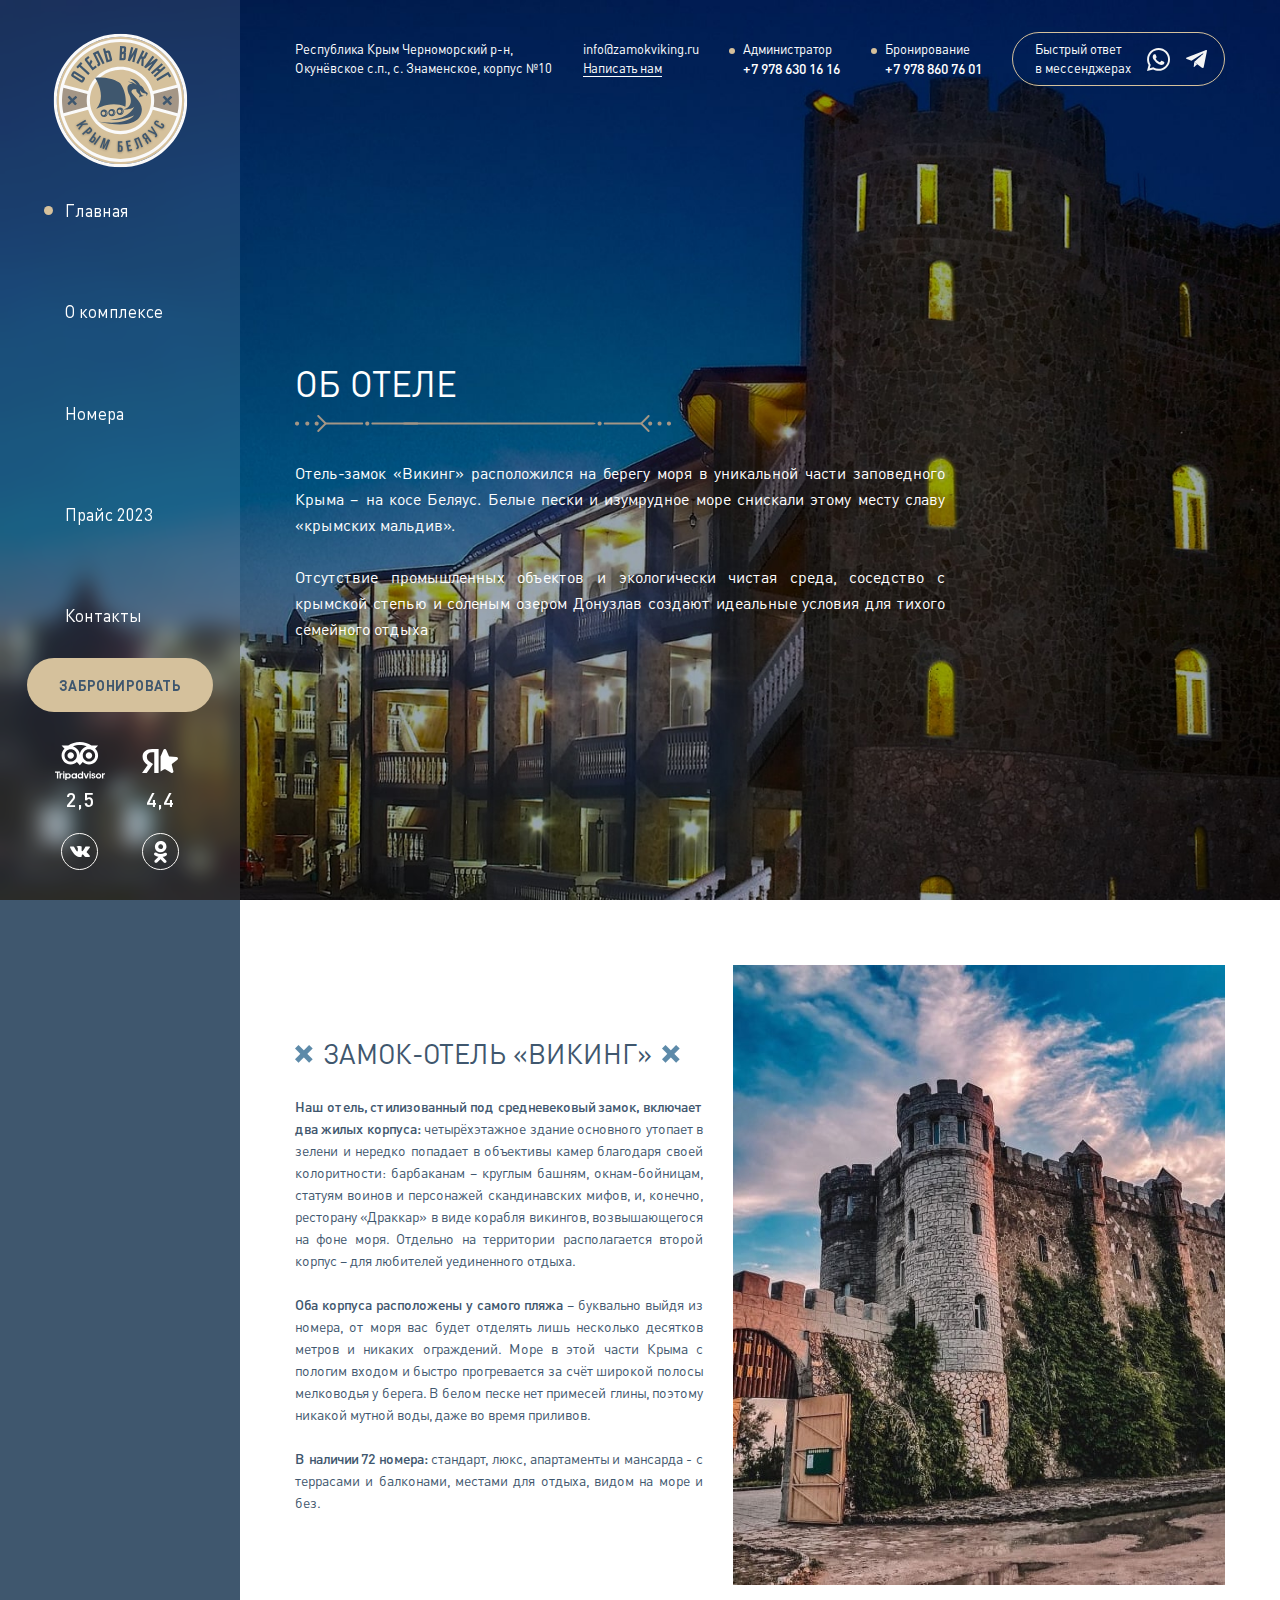
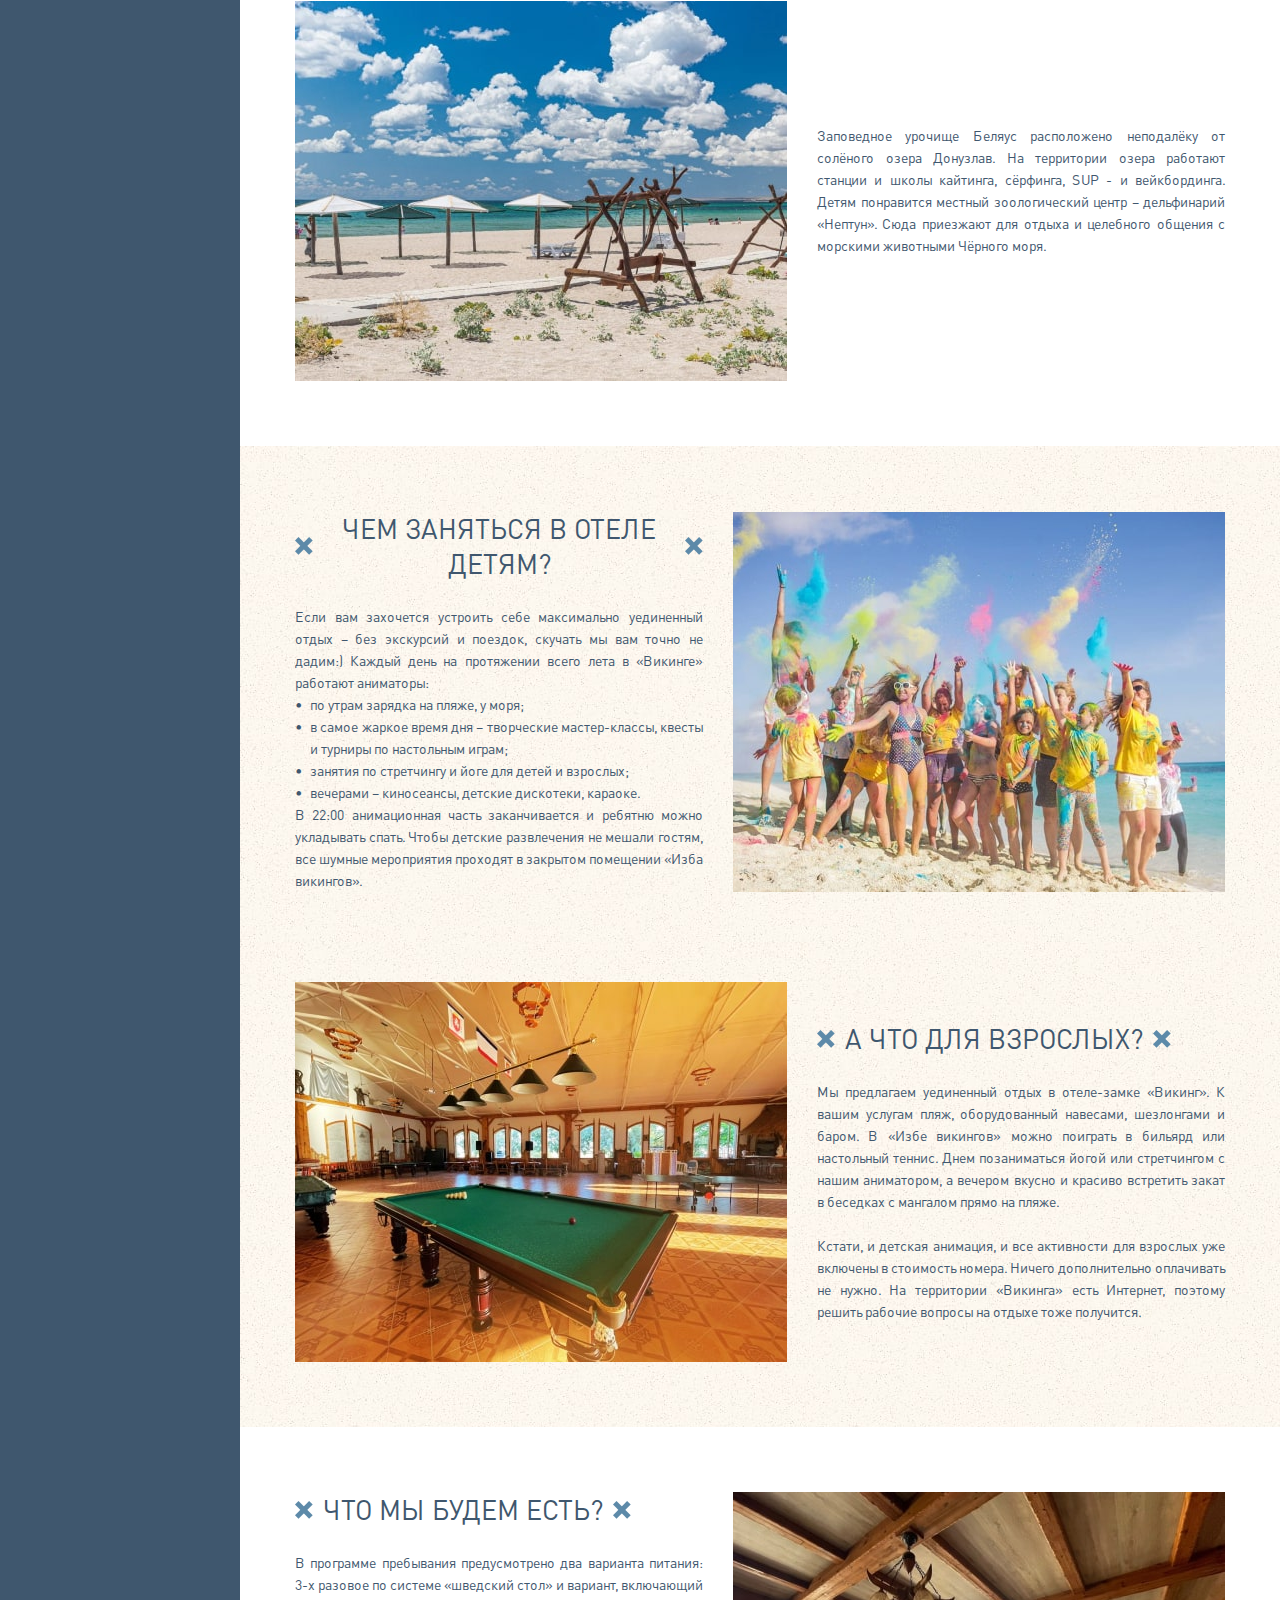
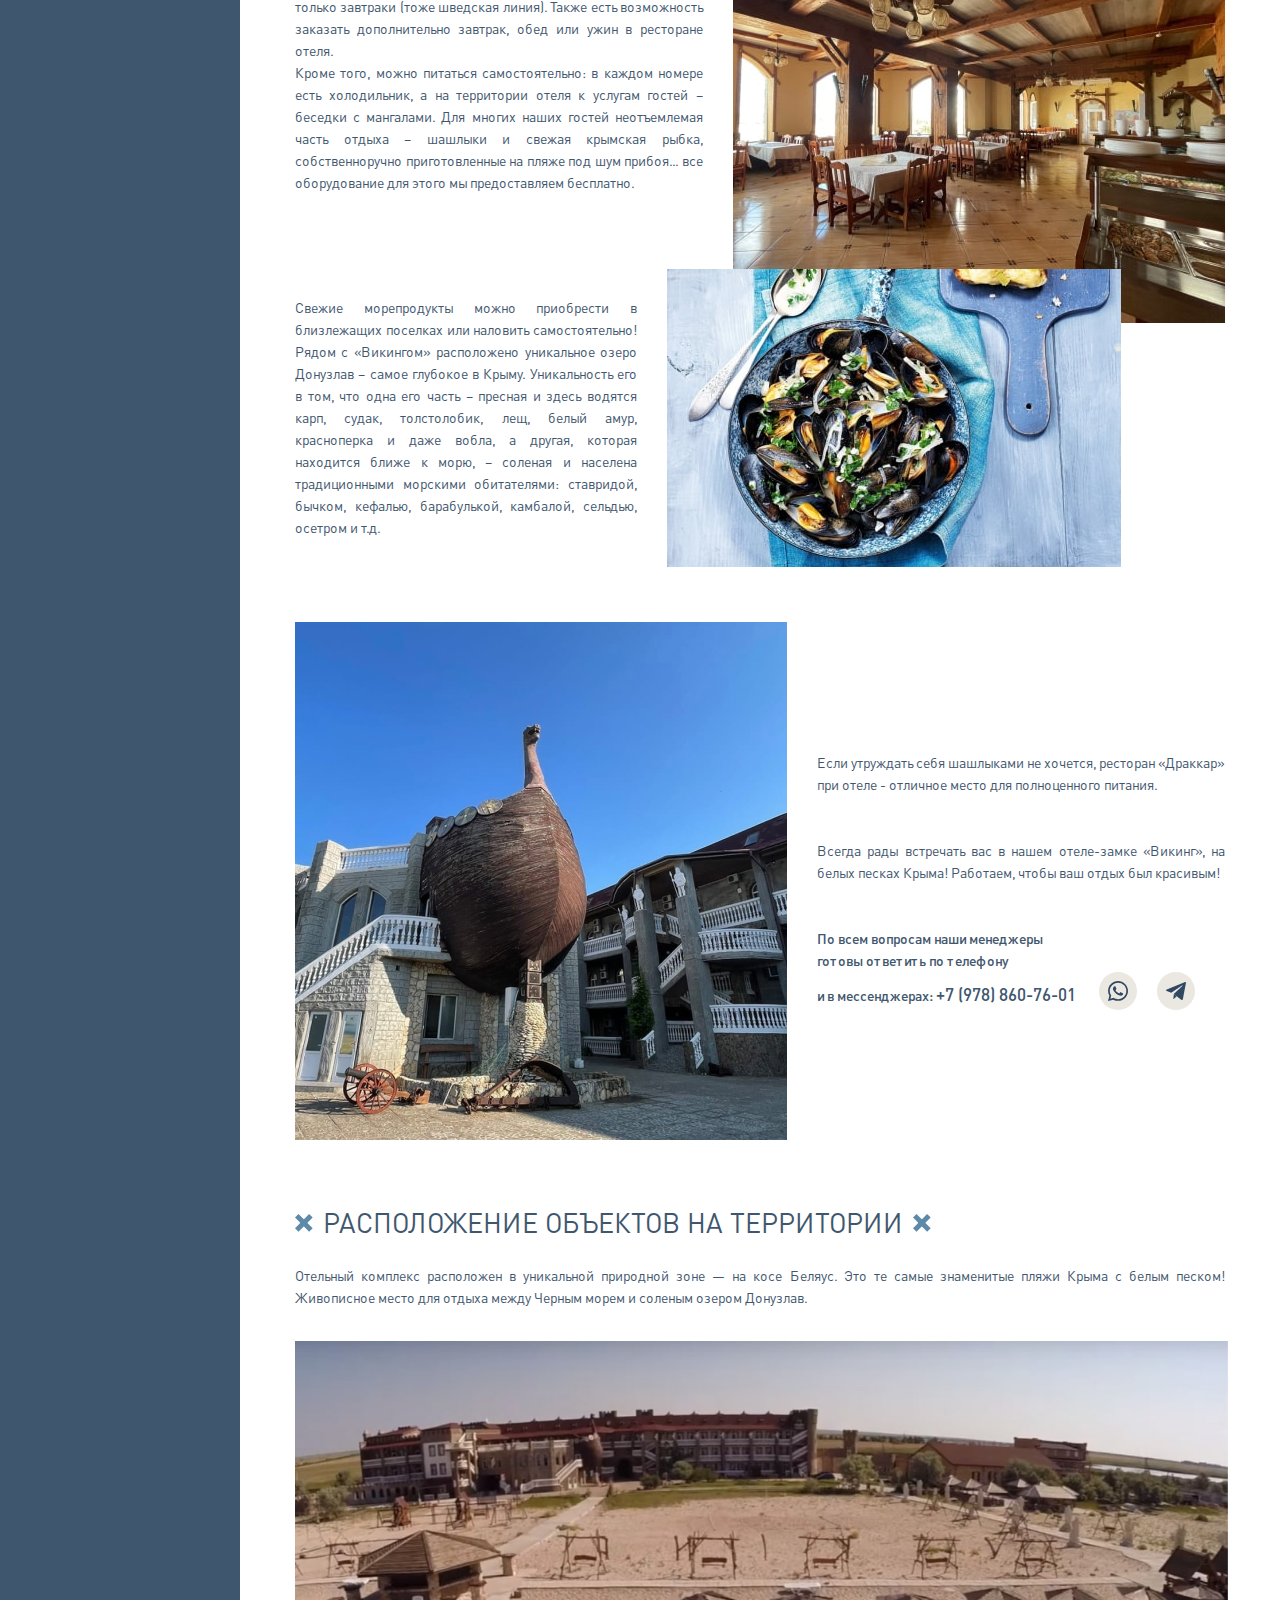
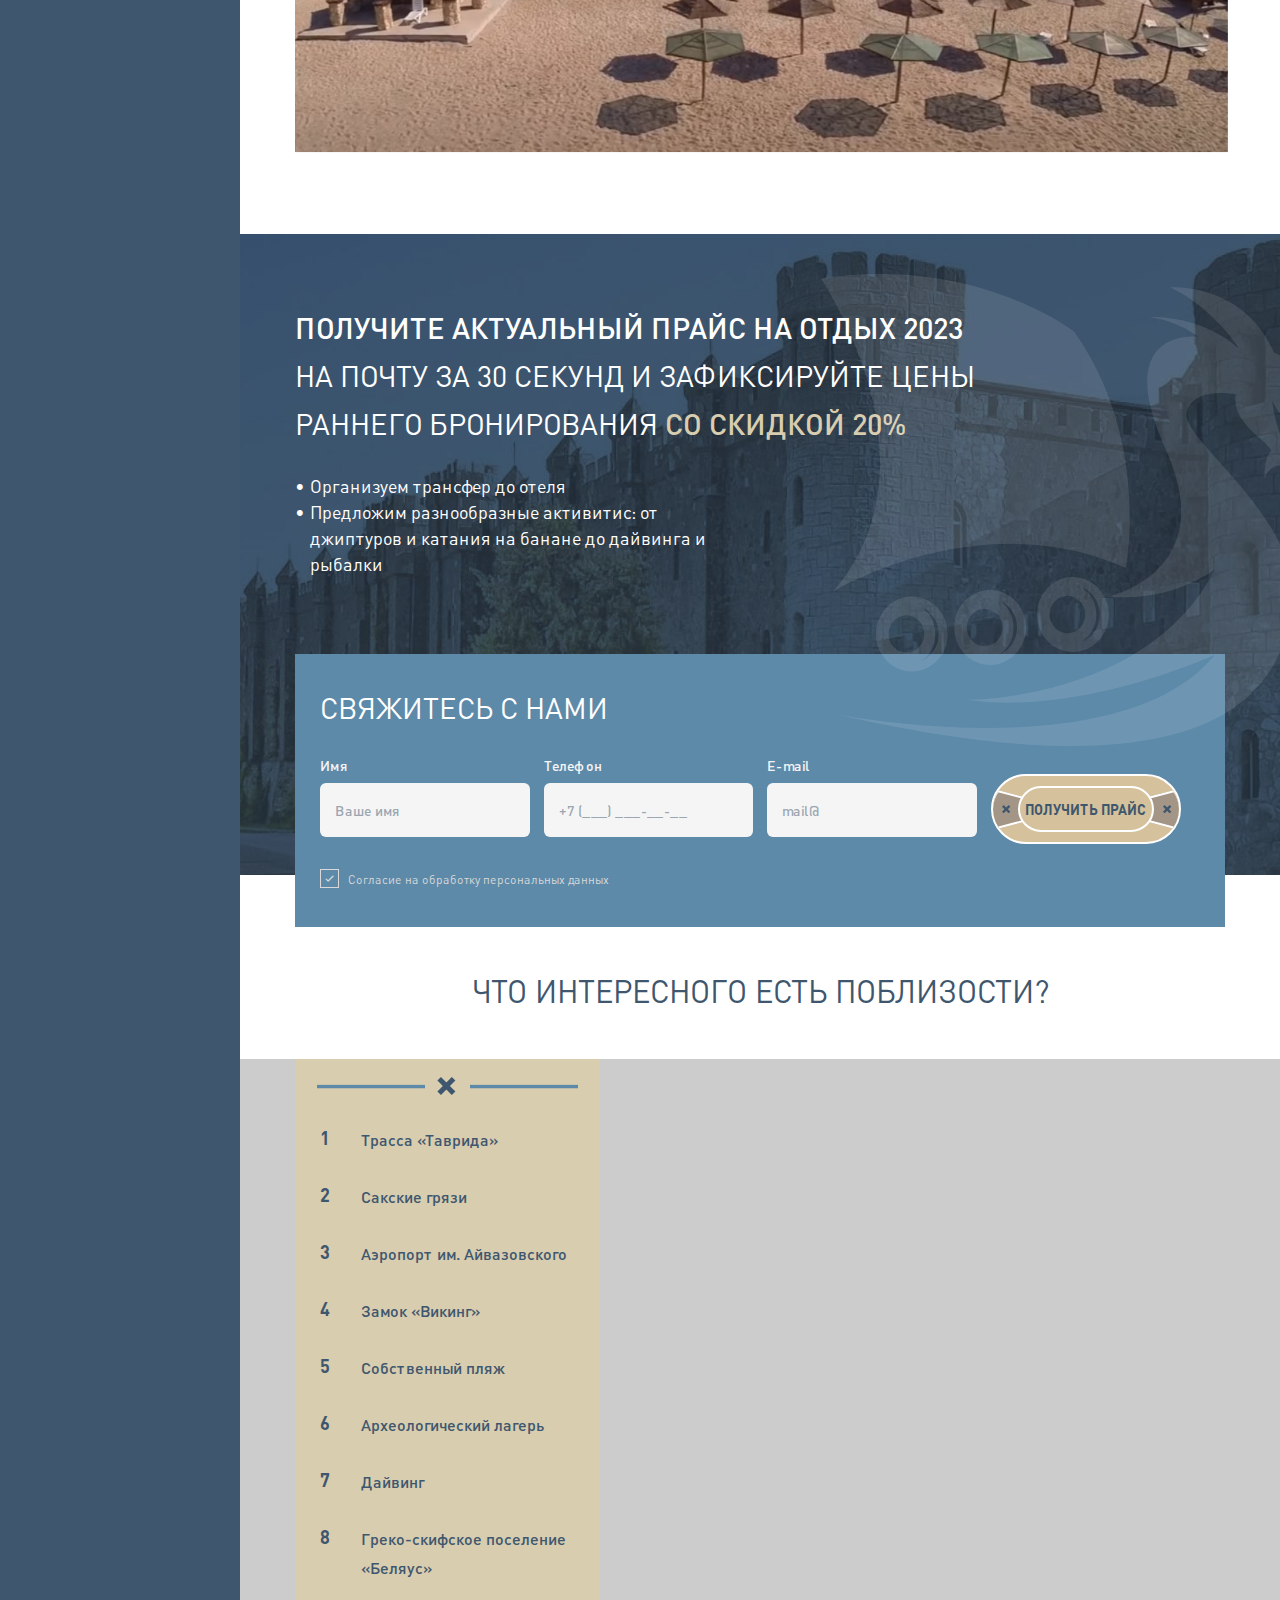
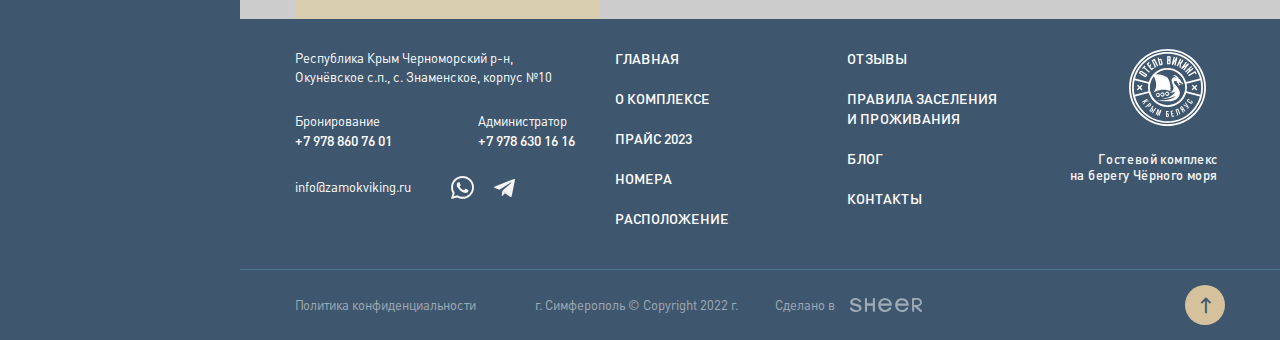
==== commit 0907b43f: "Add files via upload" ====
--- a/about.html
+++ b/about.html
@@ -21,8 +21,8 @@
 	<link rel="stylesheet" href="libs/slick-1.5.9/slick/slick.css" />
 	<link rel="stylesheet" href="libs/slick-1.5.9/slick/slick-theme.css" />
 	<link rel="stylesheet" href="css/fonts.css" />
-	<link rel="stylesheet" href="css/main.css?ver=1.2" />
-	<link rel="stylesheet" href="css/media.css?ver=1.2" />
+	<link rel="stylesheet" href="css/main.css?ver=1.6" />
+	<link rel="stylesheet" href="css/media.css?ver=1.6" />
 </head>
 <body>
 
@@ -34,14 +34,14 @@
 					<img src="img/logo.svg" alt="alt">
 				</a>
 			</div>
-			<ul class="menu">
-				<li class="active"><a href="#">Главная</a></li>
+			<ul class="menu"> 
+				<li class="active"><a href="#">Главная</a></li> 
 				<li><a href="#">О комплексе</a></li>
 				<li><a href="#">Номера</a></li>
 				<li><a href="#">Прайс 2023</a></li>
 				<li><a href="#">Контакты</a></li>
 			</ul>
-			<a href="#" class="btn-main btn-main_block">Забронировать</a>
+			<a href="#" class="btn-main btn-main_page">Забронировать</a>
 			<div class="sidebar__bottom">
 				<div class="item-rating">
 					<div class="item-rating__icon">
@@ -54,6 +54,14 @@
 						<img src="img/ic_rating2.svg" alt="alt">
 					</div>
 					<div class="item-rating__value">4,4</div>
+				</div>
+				<div class="socials-sidebar">
+					<a href="#">
+						<img src="img/vk.svg" alt="alt">
+					</a>
+					<a href="#">
+						<img src="img/ok.svg" alt="alt">
+					</a>
 				</div>
 			</div>
 		</div>
@@ -337,26 +345,7 @@
 			<footer class="footer">
 				<div class="container">
 					<div class="row">
-						<div class="col-lg-4">
-							<a href="#" class="logo-footer">
-								<img src="img/logo2.svg" alt="alt">
-								<span>Гостевой комплекс <br>на берегу Чёрного моря</span>
-							</a>
-						</div>
-						<div class="col-lg-5">
-							<ul class="menu-footer">
-								<li><a href="#">ГЛАВНАЯ</a></li>
-								<li><a href="#">О КОМПЛЕКСЕ</a></li>
-								<li><a href="#">ПРАЙС 2023</a></li>
-								<li><a href="#">НОМЕРА</a></li>
-								<li><a href="#">РАСПОЛОЖЕНИЕ</a></li>
-								<li><a href="#">ОТЗЫВЫ</a></li>
-								<li><a href="#">ПРАВИЛА ЗАСЕЛЕНИЯ <br>И ПРОЖИВАНИЯ</a></li>
-								<li><a href="#">БЛОГ</a></li>
-								<li><a href="#">КОНТАКТЫ</a></li>
-							</ul>
-						</div>
-						<div class="col-lg-3">
+						<div class="col-lg-4 col_contacts">
 							<div class="footer-contacts">
 								<p>Республика Крым Черноморский р-н, <br>Окунёвское с.п., с. Знаменское, корпус №10</p>
 								<div class="footer-contacts__flex">
@@ -378,6 +367,25 @@
 								</div>
 							</div>
 						</div>
+						<div class="col-lg-6">
+							<ul class="menu-footer">
+								<li><a href="#">ГЛАВНАЯ</a></li>
+								<li><a href="#">О КОМПЛЕКСЕ</a></li>
+								<li><a href="#">ПРАЙС 2023</a></li>
+								<li><a href="#">НОМЕРА</a></li>
+								<li><a href="#">РАСПОЛОЖЕНИЕ</a></li>
+								<li><a href="#">ОТЗЫВЫ</a></li>
+								<li><a href="#">ПРАВИЛА ЗАСЕЛЕНИЯ <br>И ПРОЖИВАНИЯ</a></li>
+								<li><a href="#">БЛОГ</a></li>
+								<li><a href="#">КОНТАКТЫ</a></li>
+							</ul>
+						</div>
+						<div class="col-lg-2 col_logo">
+							<a href="#" class="logo-footer">
+								<img src="img/logo2.svg" alt="alt">
+								<span>Гостевой комплекс <br>на берегу Чёрного моря</span>
+							</a>
+						</div>
 					</div>
 				</div>
 				<div class="footer-bottom">
@@ -421,7 +429,7 @@
 <script src="libs/datetimepicker/bootstrap-datetimepicker.min.js"></script>
 <script src="libs/modal-video/jquery-modal-video.min.js"></script>
 <script src="libs/jQueryFormStyler-master/jquery.formstyler.min.js"></script>
-<script src="js/common.js?ver=1.2"></script>
+<script src="js/common.js?ver=1.6"></script>
 <script src="https://api-maps.yandex.ru/2.1/?lang=ru_RU"></script>
 <script>
 	$(document).ready(function () {
--- a/css/main.css
+++ b/css/main.css
@@ -1489,7 +1489,7 @@
 	text-align: left;
 }
 .table-prices td:nth-child(2) {
-	width: 284px;
+	width: 345px;
 	font-weight: 400;
 }
 .table-prices td,
@@ -1516,32 +1516,30 @@
 .table-prices td:first-child {
 	font-size: 14px;
 }
-.table-prices td:nth-child(5),
 .table-prices td:nth-child(4),
 .table-prices td:nth-child(3),
-.table-prices tr:nth-child(2) th:nth-child(5),
 .table-prices tr:nth-child(2) th:nth-child(4),
 .table-prices tr:nth-child(2) th:nth-child(3),
 .table-prices tr:first-child th:nth-child(3) {
 	background: #E4F0F8;
 }
+.table-prices td:nth-child(6),
+.table-prices td:nth-child(5),
+.table-prices tr:nth-child(2) th:nth-child(6),
+.table-prices tr:nth-child(2) th:nth-child(5),
+.table-prices tr:first-child th:nth-child(4) {
+	background: #EBE8E2;
+}
 .table-prices td:nth-child(8),
 .table-prices td:nth-child(7),
-.table-prices td:nth-child(6),
 .table-prices tr:nth-child(2) th:nth-child(8),
 .table-prices tr:nth-child(2) th:nth-child(7),
-.table-prices tr:nth-child(2) th:nth-child(6),
-.table-prices tr:first-child th:nth-child(4) {
-	background: #EBE8E2;
-}
-.table-prices td:nth-child(11),
-.table-prices td:nth-child(10),
-.table-prices td:nth-child(9),
-.table-prices tr:nth-child(2) th:nth-child(11),
-.table-prices tr:nth-child(2) th:nth-child(10),
-.table-prices tr:nth-child(2) th:nth-child(9),
 .table-prices tr:first-child th:nth-child(5) {
 	background: #E4DFD9;
+}
+.table-prices tr:nth-child(2) th:first-child,
+.table-prices td:first-child {
+	background: #FCFAF7;
 }
 .page-prices .title-section {
 	padding-bottom: 24px;
@@ -1868,3 +1866,790 @@
 .next.page-numbers {
 	right: 0;
 }
+
+.article {
+	padding-bottom: 45px;
+}
+.breadcrumbs {
+	padding-top: 15px;
+	padding-bottom: 15px;
+	font-size: 14px;
+	line-height: 20px;
+	color: #A49582;
+	display: flex;
+	align-items: center;
+	flex-wrap: wrap;
+}
+.breadcrumbs a {
+	color: #3F576E;
+	border-bottom: 1px solid transparent;
+}
+.breadcrumbs a:hover {
+	border-color: #3F576E;
+}
+.breadcrumbs li::after {
+	content: "•";
+	margin: 0 20px;
+	color: #3F576E;
+}
+.breadcrumbs li:last-child::after {
+	display: none;
+}
+.breadcrumbs li:nth-last-child(2)::after {
+	color: #A49582;
+}
+.billbord-article {
+	height: 387px;
+	margin-bottom: 35px;
+	position: relative;
+	display: flex;
+	flex-direction: column;
+	align-items: center;
+	justify-content: center;
+	text-align: center;
+	padding: 0 15px;
+	color: #fff;
+	background: #3F576E;
+	z-index: 1;
+}
+.billbord-article__image {
+	position: absolute;
+	top: 0;
+	left: 0;
+	width: 100%;
+	height: 100%;
+	z-index: -1;
+	opacity: 0.5;
+}
+.billbord-article__image img {
+	width: 100%;
+	height: 100%;
+	object-fit: cover;
+	font-family: 'object-fit: cover;';
+}
+.date-billbord {
+	font-size: 14px;
+	line-height: 20px;
+	padding-bottom: 12px;
+}
+.billbord-article h1 {
+	font-size: 36px;
+	line-height: 50px;
+	font-weight: 700;
+	text-transform: uppercase;
+}
+.article-content {
+	line-height: 26px;
+	padding-right: 40px;
+	text-align: justify;
+}
+.article-content strong {
+	font-weight: 500;
+}
+.article-content p,
+.article-content li {
+	margin-bottom: 25px;
+}
+.article-content ul li {
+	padding-left: 15px;
+	position: relative;
+}
+.article-content ul li::before {
+	content: "•";
+	top: 0px;
+	left: 0px;
+	position: absolute;
+}
+.article-right img {
+	max-width: 100%;
+	height: auto;
+	margin-bottom: 34px;
+	display: block;
+}
+.article blockquote {
+	padding: 25px 55px;
+	line-height: 26px;
+	margin: 0;
+	margin-bottom: 35px;
+	border-left: 7px solid #D5C19C;
+	background: #FDF8F0;
+	font-weight: 500;
+	text-align: justify;
+} 
+
+/*new*/
+.menu-footer {
+	margin-left: 0;
+}
+.logo-footer {
+	flex-direction: column;
+	align-items: flex-end;
+	text-align: right;
+}
+.logo-footer img {
+	margin-right: 0;
+	margin-bottom: 25px;
+}
+.footer-contacts {
+	max-width: 280px;
+}
+.header, .billbord {
+	padding-left: 240px;
+}
+.item-room__price b {
+	font-weight: normal;
+	display: none;
+}
+.item-room:hover .item-room__price b {
+	display: inline;
+}
+.image-terrain {
+	position: relative;
+	display: inline-block;
+}
+.item-terrain {
+	color: #fff;
+	font-weight: 700;
+	position: absolute;
+	text-transform: uppercase;
+}
+.item-terrain__title span {
+	top: -25px;
+	left: 0;
+	position: absolute;
+}
+.item-terrain__content {
+	padding: 16px 23px;
+	font-size: 13px;
+	line-height: 18px;
+	width: 338px;
+	font-weight: 400;
+	text-align: justify;
+	text-transform: none;
+color: #3F576E;
+	bottom: 100%;
+	margin-bottom: 15px;
+	left: 0;
+	opacity: 0;
+	visibility: hidden;
+	position: absolute;
+	background: #FCFAF7;
+	z-index: 2;
+box-shadow: 0px 6px 4px rgba(63, 87, 110, 0.3);
+	transition: all 0.3s;
+	border-radius: 19px;
+}
+.item-terrain__content::before {
+	position: absolute;
+	display: block;
+	content: " ";
+	width: 15px;
+	height: 15px;
+	top: 100%;
+	left: 40px;
+	border: 10px solid transparent;
+	margin-top: -1px;
+	border-top: 10px solid #FCFAF7;
+}
+.item-terrain:hover .item-terrain__content {
+	visibility: visible;
+	opacity: 1;
+}
+.image-terrain img {
+	max-width: initial;
+}
+
+.item-terrain-1 {
+	left: 413px;
+	bottom: 132px;
+}
+.item-terrain-2 {
+	left: 264px;
+	bottom: 18px;
+}
+.item-terrain-3 {
+	left: 123px;
+	bottom: 120px;
+}
+.item-terrain-4 {
+	left: 224px;
+	bottom: 275px;
+}
+.item-terrain-5 {
+	left: 209px;
+	bottom: 339px;
+}
+.item-terrain-6 {
+	left: 279px;
+	bottom: 403px;
+}
+.item-terrain-7 {
+	left: 517px;
+	bottom: 415px;
+}
+.item-terrain-8 {
+	left: 690px;
+	bottom: 378px;
+}
+.item-terrain-9 {
+	left: 778px;
+	bottom: 365px;
+}
+.item-terrain-10 {
+	left: 906px;
+	bottom: 397px;
+}
+.item-terrain-11 {
+	left: 873px;
+	bottom: 339px;
+}
+.item-terrain-12 {
+	left: 959px;
+	bottom: 348px;
+}
+
+.item-terrain-2 .item-terrain__title span {
+	left: -11px;
+}
+.item-terrain-3 .item-terrain__title span {
+	left: -30px;
+	top: 102%;
+	min-width: 100px;
+}
+.item-terrain-4 .item-terrain__title span {
+	top: -12px;
+	left: 166px;
+	min-width: 176px;
+}
+.item-terrain-5 .item-terrain__title span {
+	top: -21px;
+	left: -70px;
+}
+.item-terrain-6 .item-terrain__title span {
+	top: -46px;
+	left: -23px;
+	min-width: 176px;
+}
+.item-terrain-7 .item-terrain__title span {
+	top: -29px;
+	left: -60px;
+	min-width: 156px;
+}
+.item-terrain-8 .item-terrain__title span {
+	top: -29px;
+	left: -55px;
+	min-width: 149px;
+}
+.item-terrain-9 .item-terrain__title span {
+	left: -15px;
+}
+.item-terrain-10 .item-terrain__title span {
+	min-width: 134px;
+	top: -30px;
+	left: -54px;
+}
+.item-terrain-11 .item-terrain__title span {
+	min-width: 168px;
+	left: 112px;
+	top: -47px;
+}
+.item-terrain-12 .item-terrain__title span {
+	top: -1px;
+	left: 74px;
+}
+.item-terrain__title span i {
+	font-style: normal;
+	text-transform: none;
+}
+.item-terrain-1 .item-terrain__content {
+	left: -30px;
+}
+.item-terrain-2 .item-terrain__content {
+	left: -35px;
+}
+.item-terrain-3 .item-terrain__content {
+	left: -35px;
+}
+.item-terrain-5 .item-terrain__content {
+	left: -25px;
+}
+.item-terrain-9 .item-terrain__content {
+	left: -31px;
+}
+.item-terrain-10 .item-terrain__content,
+.item-terrain-11 .item-terrain__content,
+.item-terrain-12 .item-terrain__content {
+    left: auto;
+    right: 10px;
+}
+.item-terrain-10 .item-terrain__content::before,
+.item-terrain-11 .item-terrain__content::before,
+.item-terrain-12 .item-terrain__content::before {
+	right: 40px;
+	left: auto;
+}
+.item-terrain-12 .item-terrain__content::before {
+	right: 90px;
+}
+.page-reviews {
+	padding-top: 33px;
+	padding-bottom: 61px;
+}
+.page-reviews .title-section {
+	padding-bottom: 40px;
+	margin-bottom: 0;
+}
+.row_reviews > div {
+	margin-bottom: 22px;
+}
+.item-review {
+	line-height: 26px;
+	padding: 28px;
+	min-height: 100%;
+	text-align: justify;
+	background: #FCFAF7;
+}
+.item-review__head {
+	padding-bottom: 28px;
+	display: flex;
+	align-items: center;
+	justify-content: space-between;
+}
+.item-review__name {
+	font-size: 20px;
+	line-height: 28px;
+	font-weight: 500;
+}
+.photo-review {
+	height: 115px;
+	display: block;
+}
+.photo-review img {
+	width: 100%;
+	height: 100%;
+	object-fit: cover;
+	font-family: 'object-fit: cover;';
+}
+.row_photos {
+	margin: 0 -10px;
+}
+.row_photos > div {
+	padding: 0 10px;
+}
+.text-review {
+	margin-bottom: 20px;
+}
+.hidden-text {
+	display: none;
+}
+.link-main {
+	border-bottom: 1px solid #3C81C2;
+	color: #3C81C2;
+}
+.link-main:hover {
+	border-color: transparent;
+}
+.sidebar__bottom {
+	flex-wrap: wrap;
+}
+.socials-sidebar {
+	padding: 0 6px;
+	padding-top: 20px;
+	width: 100%;
+	display: flex;
+	justify-content: space-between;
+}
+.socials-sidebar a {
+	width: 37px;
+height: 37px;
+border: 1px solid #FCFAF7;
+display: flex;
+align-items: center;
+justify-content: center;
+border-radius: 50%;
+}
+.form-reviews {
+	padding: 21px 87px;
+	padding-bottom: 25px;
+	margin-top: 55px;
+	background: #5D8AA9;
+	color: #fff;
+}
+.file-upload input {
+	width: 0 !important;
+	height: 0 !important;
+	padding: 0 !important;
+	opacity: 0 !important;
+	position: absolute;
+}
+.file-upload label {
+	font-size: 13px;
+	line-height: 18px;
+	padding: 17px 16px;
+	font-weight: 300;
+	display: flex;
+	align-items: center;
+	color: #fff;
+	cursor: pointer;
+background: #6A94B1;
+border-radius: 6px;
+	text-align: left;
+font-family: 'DINPro';
+	transition: all 0.3s;
+}
+.file-upload label i {
+	font-size: 20px;
+	margin-right: 19px;
+}
+.file-upload:hover label {
+	background: rgba(255, 255, 255, 0.2);
+}
+.file-upload {
+	margin-bottom: 23px;
+	position: relative;
+}
+.name-upload {
+	position: absolute;
+	top: 100%;
+	left: 0;
+	margin-top: 6px;
+	font-size: 13px;
+	line-height: 18px;
+}
+.form-reviews .item-form {
+	margin-bottom: 23px;
+}
+.form-reviews .item-form textarea {
+	height: 157px;
+}
+.form-reviews .btn-main {
+	width: 226px;
+	max-width: 100%;
+	margin: 0 auto;
+	display: flex;
+}
+.form-reviews .row {
+	margin: 0 -6px;
+}
+.form-reviews .row > div {
+	padding: 0 6px;
+}
+.form-reviews .title-section {
+	padding-bottom: 16px;
+	margin-bottom: 0;
+}
+.page-catalog {
+	padding-top: 33px;
+	padding-bottom: 50px;
+}
+.page-catalog .title-section span::before {
+    margin-right: 20px;
+}
+.page-catalog .title-section span::after {
+    margin-left: 20px;
+}
+.page-catalog .title-section {
+	margin-bottom: 40px;
+}
+.page-catalog .tabs {
+	justify-content: center;
+}
+.page-catalog .tabs li {
+	flex: initial;
+}
+.page-catalog .tabs li a {
+	padding: 0 64px;
+}
+.row_catalog > div {
+	margin-bottom: 24px;
+}
+.item-catalog {
+	min-height: 100%;
+	background: #FCFAF7;
+}
+.item-catalog__image {
+	height: 336px;
+	background: #3F576E;
+	position: relative;
+	display: block;
+	overflow: hidden;
+}
+.item-catalog__image img {
+	width: 100%;
+	height: 100%;
+	opacity: 0.5;
+	object-fit: cover;
+	font-family: 'object-fit: cover;';
+	transition: all 0.5s;
+}
+.item-catalog:hover .item-catalog__image img {
+	transform: scale(1.1);
+}
+.item-catalog__title {
+	padding: 20px 29px;
+	font-size: 24px;
+	line-height: 34px;
+	font-weight: 500;
+	color: #fff;
+	position: absolute;
+	bottom: 0;
+	left: 0;
+	width: 100%;
+}
+.item-catalog__content {
+	padding: 16px 29px;
+	padding-bottom: 20px;
+}
+.features-catalog {
+	display: flex;
+}
+.item-feature {
+	margin-right: auto;
+}
+.item-feature span {
+	font-size: 20px;
+	line-height: 28px;
+	padding-top: 6px;
+	display: block;
+}
+.item-catalog__bottom {
+	padding-top: 18px;
+	display: flex;
+	align-items: center;
+	justify-content: space-between;
+}
+.price-main {
+	font-size: 24px;
+	line-height: 34px;
+	font-weight: 500;
+	white-space: nowrap;
+}
+.link-page {
+	display: inline-flex;
+	align-items: center;
+	color: #364C61;
+}
+.link-page img {
+	margin-left: 12px;
+	transition: all 0.3s;
+}
+.link-page:hover img {
+	transform: translateX(10px);
+}
+.page-catalog .tab-container {
+	padding-top: 33px;
+}
+.block-card {
+	padding: 41px 87px;
+	background: #FCFAF7;
+}
+.slider-for__item {
+	height: 453px;
+	display: block;
+}
+.slider-nav__item img,
+.slider-for__item img {
+	width: 100%;
+	height: 100%;
+	object-fit: cover;
+	font-family: 'object-fit: cover;';
+}
+.slider-nav {
+	margin-top: 23px;
+	padding-bottom: 50px;
+}
+.slider-nav__item {
+	height: 148px;
+	margin: 0 15px;
+	display: block;
+	cursor: pointer;
+}
+.slider-nav__item img {
+	opacity: 0.5;
+}
+.slider-nav__item:hover img {
+	opacity: 1;
+}
+.slick-current .slider-nav__item img {
+	opacity: 1;
+}
+.slider-nav .slick-dots {
+  bottom: 6px;
+  left: 0;
+  width: 100%;
+}
+.slider-nav .slick-dots li::before {
+	display: none;
+}
+.slider-nav .slick-dots li {
+  width: 10px;
+  height: 10px;
+}
+.slider-nav .slick-dots li button {
+  width: 10px;
+  height: 10px;
+background: #D6C19C !important;
+  border-radius: 50%;
+  border: none !important;
+  padding: 0;
+  transition: all 0.3s;
+}
+.slider-nav .slick-dots li button:hover,
+.slider-nav .slick-dots li.slick-active button {
+background: #6A94B1 !important;
+}
+.slider-nav .slick-dots li button::after,
+.slider-nav .slick-dots li button::before {
+	display: none;
+}
+.slider-nav .slick-arrow {
+	bottom: 0;
+	top: auto;
+	transform: none;
+}
+.slider-nav .slick-prev {
+	left: 15px;
+}
+.slider-nav .slick-next {
+	right: 15px;
+}
+.title-middle {
+	font-size: 24px;
+	line-height: 34px;
+	font-weight: 500;
+	text-transform: uppercase;
+}
+.card-info .title-middle {
+	padding-bottom: 11px;
+}
+.card-info {
+	padding: 42px 46px;
+	padding-right: 75px;
+	margin-top: 34px;
+	position: relative;
+}
+.card-info::after,
+.card-info::before {
+	position: absolute;
+	display: block;
+	content: " ";
+	width: 110px;
+	height: 110px;
+	top: 0;
+	left: 0;
+	background-image: url(../img/before_card.svg);
+	background-repeat: no-repeat;
+	background-position: center;
+	background-size: cover;
+}
+.card-info::after {
+	right: 0;
+	bottom: 0;
+	left: auto;
+	top: auto;
+	background-image: url(../img/after_card.svg);
+}
+.borders {
+	position: absolute;
+	top: 0;
+	left: 0;
+	width: 100%;
+	height: 100%;
+	pointer-events: none;
+	z-index: 1;
+}
+.borders span {
+	display: block;
+	position: absolute;
+		background: #EBE8E2;
+}
+.borders span:nth-child(1) {
+    top: 110px;
+    bottom: 0px;
+    left: 9px;
+    width: 1px;
+}
+.borders span:nth-child(2) {
+	left: 106px;
+	right: 0px;
+	top: 11px;
+	height: 1px;
+}
+.borders span:nth-child(3) {
+	bottom: 106px;
+	right: 9px;
+	top: 0px;
+	width: 1px;
+}
+.borders span:nth-child(4) {
+	bottom: 9px;
+	right: 113px;
+	left: 0;
+	height: 1px;
+}
+.card-info__wrapper {
+	display: flex;
+	justify-content: space-between;
+}
+.card-info__content {
+	max-width: 48%;
+}
+.card-detail {
+	padding: 28px 57px;
+	margin-top: 41px;
+	background: #FCFAF7;
+}
+.card-info__value {
+	font-weight: 500;
+	line-height: 28px;
+}
+.card-info__content .row {
+	margin-top: 15px;
+}
+.card-info__wrapper .price-main {
+	margin-top: 25px;
+}
+.card-detail li {
+	padding-left: 15px;
+	position: relative;
+}
+.card-detail li::before {
+	content: "•";
+	top: 0px;
+	left: 0px;
+	position: absolute;
+}
+.card-detail strong {
+	font-weight: 500;
+}
+.card-detail .title-middle {
+	padding-bottom: 15px;
+}
+.title-section_prices {
+	margin-top: 110px;
+	margin-bottom: 33px;
+}
+.card {
+	padding-bottom: 30px;
+}
+.page-news .title-section span::before {
+    margin-right: 20px;
+}
+.page-news .title-section span::after {
+    margin-left: 20px;
+}
+.page-news {
+	padding-top: 33px;
+}
+.page-news .descr-section {
+	max-width: 890px;
+	padding-bottom: 40px;
+	margin: 0 auto;
+}
+.article blockquote {
+	min-height: 115px;
+	border: none;
+	background-image: url(../img/after_card.svg);
+	background-repeat: no-repeat;
+	background-position: right bottom;
+}--- a/css/media.css
+++ b/css/media.css
@@ -1,9 +1,6 @@
 /*==========  Desktop First Method  ==========*/
 @media only screen and (max-width : 1750px) {
-	.header,
-	.billbord {
-		padding-left: 100px;
-	}
+
 }
 
 @media only screen and (max-width : 1650px) {
@@ -38,9 +35,48 @@
     line-height: 20px;
 }
 .table-prices td:nth-child(2) {
-    width: 267px;
-}
-}
+    width: 345px;
+}
+
+/*new*/
+.image-terrain {
+    transform: scale(0.95);
+    transform-origin: 0 0;
+}
+.page-reviews .title-section {
+    padding-bottom: 30px;
+}
+.row_reviews {
+    margin: 0 -10px;
+}
+.row_reviews > div {
+    padding: 0 10px;
+}
+.item-review {
+    line-height: 24px;
+    font-size: 15px;
+}
+.photo-review {
+    height: 110px;
+}
+.form-reviews {
+    padding: 21px 58px;
+    padding-bottom: 25px;
+}
+.item-catalog__image {
+    height: 310px;
+}
+.block-card {
+    padding: 41px 75px;
+    }
+    .card-info__content {
+    max-width: 51%;
+}
+.title-section_prices {
+    margin-top: 85px;
+    }
+}
+
 @media only screen and (max-width : 1580px) {
 	body {
 		font-size: 15px;
@@ -223,7 +259,7 @@
     padding-right: 35px;
 }
 .article blockquote {
-    padding: 25px 45px;
+    padding: 29px 45px;
     line-height: 25px;
 }
 .article-content p, 
@@ -233,6 +269,50 @@
 .billbord-article {
     height: 365px;
 }
+/*new*/
+.image-terrain {
+    transform: scale(0.88);
+    transform-origin: 0 0;
+    margin-bottom: -60px;
+}
+.item-review__name {
+    font-size: 18px;
+    line-height: 25px;
+}
+.item-review__head {
+    padding-bottom: 20px;
+}
+.item-review {
+    line-height: 23px;
+    font-size: 14px;
+}
+.photo-review {
+    height: 100px;
+}
+.logo-footer {
+    margin-left: -15px;
+}
+.item-catalog__image {
+    height: 295px;
+}
+.item-catalog__title {
+    font-size: 22px;
+    line-height: 33px;
+}
+.item-feature span {
+    font-size: 19px;
+    line-height: 26px;
+}
+.slider-nav__item {
+    height: 140px;
+    }
+    .slider-for__item {
+    height: 405px;
+}
+.page-news .descr-section {
+    max-width: 760px;
+    padding-bottom: 30px;
+    }
 }
 
 @media only screen and (max-width : 1350px) {
@@ -432,9 +512,79 @@
         padding-right: 10px;
     }
     .article blockquote {
-        padding: 22px 35px;
+        padding: 32px 35px;
         line-height: 22px;
     }
+
+    /*new*/
+    .image-terrain {
+        transform: scale(0.78);
+        margin-bottom: -105px;
+    }
+    .photo-review {
+        height: 85px;
+    }
+    .item-review {
+        padding: 25px;
+    }
+    .item-review__head {
+        padding-bottom: 15px;
+    }
+    .form-reviews {
+        padding: 21px 30px;
+        padding-bottom: 30px;
+    }
+    .page-reviews .title-section {
+        padding-bottom: 20px;
+    }
+    .logo-footer {
+        margin-left: -25px;
+    }
+    .footer-contacts {
+        margin-left: 0px;
+    }
+    .item-feature span {
+        font-size: 17px;
+        line-height: 22px;
+        padding-top: 5px;
+    }
+    .price-main {
+        font-size: 22px;
+        line-height: 32px;
+    }
+    .item-catalog__image {
+        height: 260px;
+    }
+    .item-catalog__title {
+        font-size: 20px;
+        line-height: 30px;
+        padding: 15px 25px;
+    }
+    .link-page img {
+        max-width: 50px;
+    }
+    .page-catalog .tabs li a {
+    padding: 0 49px;
+}
+.title-middle {
+    font-size: 21px;
+    line-height: 30px;
+    }
+    .card-info {
+        padding-right: 50px;
+    }
+    .block-card {
+    padding: 35px 45px;
+}
+.slider-for__item {
+    height: 365px;
+}
+.slider-nav__item {
+    height: 130px;
+}
+.table-prices td:nth-child(2) {
+    width: 256px;
+}
 }
 
 /* Large Devices, Wide Screens */
@@ -574,6 +724,54 @@
     .article-content li {
         margin-bottom: 15px;
     }
+
+    /*new*/
+    .image-terrain {
+        transform: scale(0.66);
+        margin-bottom: -165px;
+    }
+    .photo-review {
+        height: 70px;
+    }
+    .footer-contacts {
+        margin-left: 0;
+    }
+    .page-catalog .tabs li a {
+    padding: 0 34px;
+}
+.item-catalog__title {
+    font-size: 18px;
+    line-height: 29px;
+    padding: 13px 20px;
+}
+.item-catalog__image {
+    height: 225px;
+}
+.item-catalog__content {
+    padding: 16px 20px;
+    padding-bottom: 20px;
+}
+.page-catalog .title-section {
+    margin-bottom: 23px;
+}
+.slider-nav__item {
+    height: 110px;
+}
+.card-info {
+    padding: 42px 30px;
+}
+.title-middle {
+    font-size: 18px;
+    line-height: 27px;
+}
+.card-detail {
+    padding: 28px 30px;
+    margin-top: 29px;
+}
+.title-section_prices {
+    margin-top: 55px;
+    margin-bottom: 30px;
+}
 }
 
 /* Medium Devices, Desktops */
@@ -768,6 +966,51 @@
 .article blockquote {
     margin-bottom: 25px;
 }
+
+/*new*/
+.image-terrain {
+    transform: scale(0.62);
+    margin-bottom: -195px;
+}
+.photo-review {
+    height: 125px;
+}
+.form-reviews .checkbox {
+    margin-top: 0;
+}
+.form-reviews .btn-main {
+    margin-top: 25px;
+}
+.col_logo {
+    order: -2;
+}
+.logo-footer {
+    margin-left: 0;
+    align-items: center;
+    text-align: left;
+    flex-direction: row;
+}
+.logo-footer img {
+    margin-bottom: 0;
+}
+.footer-contacts {
+    padding-top: 0;
+}
+.col_contacts {
+    order: 2;
+}
+.card-detail .title-middle {
+    padding-top: 15px;
+}
+.card-detail {
+    padding-top: 15px;
+}
+.page-news {
+    padding-top: 25px;
+}
+.page-news .descr-section {
+    padding-bottom: 30px;
+}
 }
 
 /* Small Devices, Tablets */
@@ -986,6 +1229,64 @@
         margin: 0 -15px;
         margin-bottom: 25px;
     }
+
+    /*new*/
+    .image-terrain {
+        transform: scale(0.38) translateX(-50%);
+        margin-bottom: -322px;
+        left: 50%;
+    }
+    .photo-review {
+        height: 90px;
+    }
+    .page-reviews {
+        padding-top: 25px;
+        padding-bottom: 55px;
+    }
+    .form-reviews {
+        margin-top: 30px;
+    }
+    .page-catalog .tabs {
+        justify-content: flex-start;
+    }
+    .page-catalog {
+    padding-top: 25px;
+    padding-bottom: 29px;
+}
+.block-card {
+    padding: 20px 15px;
+    margin: 0 -15px;
+}
+.slider-for__item {
+    height: 230px;
+}
+.slider-nav__item {
+    margin: 0 4px;
+    height: 90px;
+}
+.slider-nav {
+    margin-top: 12px;
+    padding-bottom: 45px;
+}
+.card-info__wrapper {
+    display: block;
+}
+.card-info__content {
+    max-width: 100%;
+}
+.card-info__wrapper .price-main {
+    margin: 15px 0;
+}
+.title-section_prices {
+    margin-top: 30px;
+    margin-bottom: 20px;
+}
+.page-news {
+    padding-top: 25px;
+}
+.page-news .descr-section {
+    padding-bottom: 20px;
+}
 }
 
 /* Extra Small Devices, Phones */
@@ -1072,11 +1373,81 @@
         line-height: 19px;
     }
     .billbord-article h1 {
-        font-size: 28px;
+        font-size: 28px; 
     }
     .article blockquote {
-        padding: 22px 25px;
-    }
+        padding: 28px 25px;
+        padding-right: 35px;
+    }
+
+    /*new*/
+    .image-terrain {
+        transform: scale(0.28) translateX(-50%);
+        margin-bottom: -372px;
+    }
+    .item-review {
+        padding: 20px 15px;
+        line-height: 20px;
+        font-size: 13px;
+    }
+    .item-review__name {
+        font-size: 16px;
+        line-height: 23px;
+    }
+    .row_photos {
+        margin: 0 -5px;
+    }
+    .row_photos > div {
+        padding: 0 5px;
+    }
+    .photo-review {
+        height: 78px;
+    }
+    .form-reviews {
+        padding: 21px 22px;
+        padding-bottom: 30px;
+    }
+    .item-feature span {
+    font-size: 15px;
+    line-height: 20px;
+    padding-top: 5px;
+}
+.item-feature {
+    margin-right: 0;
+}
+.features-catalog {
+    justify-content: space-between;
+}
+.price-main {
+    font-size: 20px;
+    line-height: 29px;
+}
+.item-catalog__image {
+    height: 200px;
+}
+.item-catalog__title {
+    font-size: 16px;
+    line-height: 28px;
+    }
+    .slider-for__item {
+    height: 180px;
+}
+.slider-nav__item {
+    height: 65px;
+}
+.slider-nav .slick-dots li,
+.slider-nav .slick-dots li button {
+    width: 8px;
+    height: 8px;
+    }
+    .title-middle {
+    font-size: 16px;
+    line-height: 25px;
+}
+.card-detail {
+    padding: 25px 20px;
+    padding-top: 10px;
+}
 }
 
 /* Custom, iPhone Retina */
